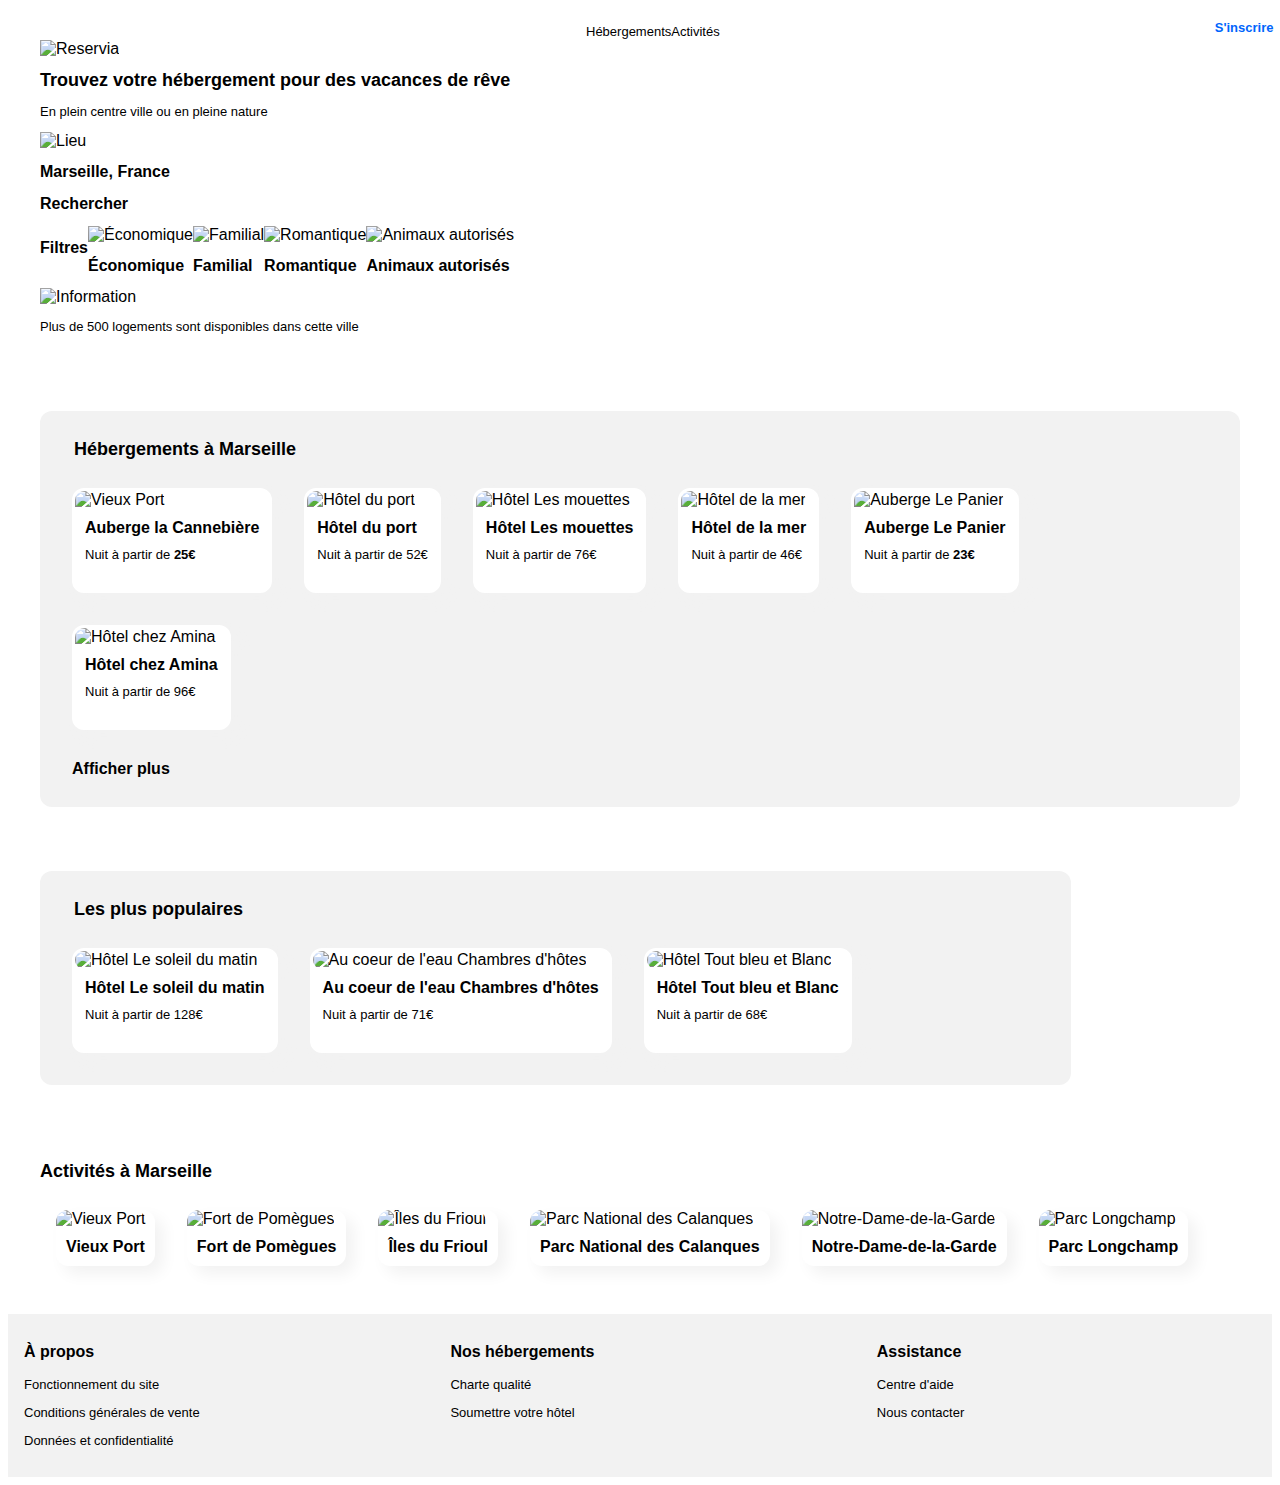
==== reservia.html @ 14605761 "Réorganisation des zones de texte" ====
<!DOCTYPE html>
<html>

    <head>
        <meta charset="utf-8" />
        <link rel="stylesheet" href="styles_reservia.css" />
        <title>Reservia - Vacances de rêve</title>
    </head>

    <body>

        <header>

            <a href="#">
                <img src="images/logo/Reservia@3x.png" alt="Reservia" id="logo" />
            </a>

            <a id="inscription" href="#">
                <p>S'inscrire</p>
            </a>

            <div id="introduction">
                <h1>Trouvez votre hébergement pour des vacances de rêve</h1>
                <p>En plein centre ville ou en pleine nature<br /></p>
            </div>

            <div id="research_s">
                <img id="icon_place" src="icons/map-marker-alt-solid.svg" alt="Lieu" />
                <form id="research_type" method="post" action="">
                    <h2>Marseille, France</h2>
                </form>
                <a id="research_button" href="#">
                    <h2>Rechercher</h2>
                </a>
            </div>

            <div id="filters">

                <h2>Filtres</h2>

                <a class="filter" href="#">
                    <img class="icons_f" src="icons/money-bill-wave-solid.svg" alt="Économique" />
                    <h2>Économique</h2>
                </a>
                
                <a class="filter" href="#">
                    <img class="icons_f" src="icons/child-solid.svg" alt="Familial" />
                    <h2>Familial</h2>
                </a>

                <a class="filter" href="#">
                    <img class="icons_f" src="icons/heart-solid.svg" alt="Romantique" />
                    <h2>Romantique</h2>
                </a>

                <a class="filter" href="#">
                    <img class="icons_f" src="icons/dog-solid.svg" alt="Animaux autorisés" />
                    <h2>Animaux autorisés</h2>
                </a>
            </div>

            <div id="info">
                <img id="icon_info" src="icons/info-solid.svg" alt="Information" />
                <p>Plus de 500 logements sont disponibles dans cette ville</p>
            </div>
        </header>

        <nav>
            <ul>
                <li><a href="#heb_s">Hébergements</a></li>
                <li><a href="#activ_s">Activités</a></li>
            </ul>
        </nav>

        <section id="heb_s">
            <h1 class="s_title">Hébergements à Marseille</h1>

            <a class="heb" href="#">
                <img class="heb_img" src="images/activites/2_large/reno-laithienne-QUgJhdY5Fyk-unsplash.jpg" alt="Vieux Port" />
                <div class="description">
                    <h2>Auberge la Cannebière</h2>
                    <p>Nuit à partir de <strong>25&euro;</strong></p>
                    <div class="stars">
                        <img class="star_y" src="icons/star-solid.svg" alt="" />
                        <img class="star_y" src="icons/star-solid.svg" alt="" />
                        <img class="star_y" src="icons/star-solid.svg" alt="" />
                        <img class="star_y" src="icons/star-solid.svg" alt="" />
                        <img class="star_n" src="icons/star-solid.svg" alt="" />
                    </div>
                </div>
            </a>

            <a class="heb" href="#">
                <img class="heb_img" src="images/hebergements/3_medium/fred-kleber-gTbaxaVLvsg-unsplash.jpg" alt="Hôtel du port" />
                <div class="description">
                    <h2>Hôtel du port</h2>
                    <p>Nuit à partir de 52&euro;</p>
                    <div class="stars">
                        <img class="star_y" src="icons/star-solid.svg" alt="" />
                        <img class="star_y" src="icons/star-solid.svg" alt="" />
                        <img class="star_y" src="icons/star-solid.svg" alt="" />
                        <img class="star_y" src="icons/star-solid.svg" alt="" />
                        <img class="star_y" src="icons/star-solid.svg" alt="" />
                    </div>
                </div>
            </a>

            <a class="heb" href="#">
                <img class="heb_img" src="images/hebergements/3_medium/reisetopia-B8WIgxA_PFU-unsplash.jpg" alt="Hôtel Les mouettes" />
                <div class="description">
                    <h2>Hôtel Les mouettes</h2>
                    <p>Nuit à partir de 76&euro;</p>
                    <div class="stars">
                        <img class="star_y" src="icons/star-solid.svg" alt="" />
                        <img class="star_y" src="icons/star-solid.svg" alt="" />
                        <img class="star_y" src="icons/star-solid.svg" alt="" />
                        <img class="star_y" src="icons/star-solid.svg" alt="" />
                        <img class="star_n" src="icons/star-solid.svg" alt="" />
                    </div>
                </div>
            </a>

            <a class="heb" href="#">
                <img class="heb_img" src="images/hebergements/3_medium/annie-spratt-Eg1qcIitAuA-unsplash.jpg" alt="Hôtel de la mer" />
                <div class="description">
                    <h2>Hôtel de la mer</h2>
                    <p>Nuit à partir de 46&euro;</p>
                    <div class="stars">
                        <img class="star_y" src="icons/star-solid.svg" alt="" />
                        <img class="star_y" src="icons/star-solid.svg" alt="" />
                        <img class="star_y" src="icons/star-solid.svg" alt="" />
                        <img class="star_n" src="icons/star-solid.svg" alt="" />
                        <img class="star_n" src="icons/star-solid.svg" alt="" />
                    </div>
                </div>
            </a>

            <a class="heb" href="#">
                <img class="heb_img" src="images/hebergements/3_medium/nicate-lee-kT-ZyaiwBe0-unsplash.jpg" alt="Auberge Le Panier" />
                <div class="description">
                    <h2>Auberge Le Panier</h2>
                    <p>Nuit à partir de <strong>23&euro;</strong></p>
                    <div class="stars">
                        <img class="star_y" src="icons/star-solid.svg" alt="" />
                        <img class="star_y" src="icons/star-solid.svg" alt="" />
                        <img class="star_y" src="icons/star-solid.svg" alt="" />
                        <img class="star_y" src="icons/star-solid.svg" alt="" />
                        <img class="star_n" src="icons/star-solid.svg" alt="" />
                    </div>
                </div>
            </a>

            <a class="heb" href="#">
                <img class="heb_img" src="images/hebergements/3_medium/febrian-zakaria-M6S1WvfW68A-unsplash.jpg" alt="Hôtel chez Amina" />
                <div class="description">
                    <h2>Hôtel chez Amina</h2>
                    <p>Nuit à partir de 96&euro;</p>
                    <div class="stars">
                        <img class="star_y" src="icons/star-solid.svg" alt="" />
                        <img class="star_y" src="icons/star-solid.svg" alt="" />
                        <img class="star_y" src="icons/star-solid.svg" alt="" />
                        <img class="star_y" src="icons/star-solid.svg" alt="" />
                        <img class="star_y" src="icons/star-solid.svg" alt="" />
                    </div>
                </div>
            </a>

            <h2 class="s_remark">Afficher plus</h2>
        </section>

        <section id="pop_s">
            <h1 class="s_title">Les plus populaires</h1>

            <a class="pop" href="#">
                <img class="pop_img" src="images/hebergements/3_medium/emile-guillemot-Bj_rcSC5XfE-unsplash.jpg" alt="Hôtel Le soleil du matin" />
                <div class="description">
                    <h2>Hôtel Le soleil du matin</h2>
                    <p>Nuit à partir de 128&euro;</p>
                    <div class="stars">
                        <img class="star_y" src="icons/star-solid.svg" alt="" />
                        <img class="star_y" src="icons/star-solid.svg" alt="" />
                        <img class="star_y" src="icons/star-solid.svg" alt="" />
                        <img class="star_y" src="icons/star-solid.svg" alt="" />
                        <img class="star_y" src="icons/star-solid.svg" alt="" />
                    </div>
                </div>
            </a>

            <a class="pop" href="#">
                <img class="pop_img" src="images/hebergements/3_medium/aw-creative-VGs8z60yT2c-unsplash.jpg" alt="Au coeur de l'eau Chambres d'hôtes" />
                <div class="description">
                    <h2>Au coeur de l'eau Chambres d'hôtes</h2>
                    <p>Nuit à partir de 71&euro;</p>
                    <div class="stars">
                        <img class="star_y" src="icons/star-solid.svg" alt="" />
                        <img class="star_y" src="icons/star-solid.svg" alt="" />
                        <img class="star_y" src="icons/star-solid.svg" alt="" />
                        <img class="star_y" src="icons/star-solid.svg" alt="" />
                        <img class="star_n" src="icons/star-solid.svg" alt="" />
                    </div>
                </div>
            </a>

            <a class="pop" href="#">
                <img class="pop_img" src="images/hebergements/3_medium/febrian-zakaria-sjvU0THccQA-unsplash.jpg" alt="Hôtel Tout bleu et Blanc" />
                <div class="description">
                    <h2>Hôtel Tout bleu et Blanc</h2>
                    <p>Nuit à partir de 68&euro;</p>
                    <div class="stars">
                        <img class="star_y" src="icons/star-solid.svg" alt="" />
                        <img class="star_y" src="icons/star-solid.svg" alt="" />
                        <img class="star_y" src="icons/star-solid.svg" alt="" />
                        <img class="star_y" src="icons/star-solid.svg" alt="" />
                        <img class="star_n" src="icons/star-solid.svg" alt="" />
                    </div>
                </div>
            </a>
        </section>

        <section id="activ_s">
            <h1 class="s_title">Activités à Marseille</h1>

            <a class="activ" href="#">
                <img class="act_img" src="images/activites/2_large/reno-laithienne-QUgJhdY5Fyk-unsplash.jpg" alt="Vieux Port" />
                <h2>Vieux Port</h2>
            </a>

            <a class="activ" href="#">
                <img class="act_img" src="images/activites/2_large/paul-hermann-QFTrLdQIRhI-unsplash.jpg" alt="Fort de Pomègues" />
                <h2>Fort de Pomègues</h2>
            </a>

            <a class="activ" href="#">
                <img class="act_img" src="images/activites/2_large/kevin-hikari-rV_Qd1l-VXg-unsplash.jpg" alt="Îles du Frioul" />
                <h2>Îles du Frioul</h2>
            </a>

            <a class="activ" href="#">
                <img class="act_img" src="images/activites/2_large/kilyan-sockalingum-NR8-cBCN3aI-unsplash.jpg" alt="Parc National des Calanques" />
                <h2>Parc National des Calanques</h2>
            </a>

            <a class="activ" href="#">
                <img class="act_img" src="images/activites/2_large/florian-wehde-xW9e8gdotxI-unsplash.jpg" alt="Notre-Dame-de-la-Garde" />
                <h2>Notre-Dame-de-la-Garde</h2>
            </a>

            <a class="activ" href="#">
                <img class="act_img" src="images/activites/2_large/lena-paulin-wH2-EJoDcV0-unsplash.jpg" alt="Parc Longchamp" />
                <h2>Parc Longchamp</h2>
            </a>
        </section>

        <footer>
            <div class="footer_el">         <!--Peut-être tenter avec des listes ?-->
                <h2>À propos</h2>
                <p><a href="#">Fonctionnement du site</a></p>
                <p><a href="#">Conditions générales de vente</a></p>
                <p><a href="#">Données et confidentialité</a></p>
            </div>

            <div class="footer_el">
                <h2>Nos hébergements</h2>
                <p><a href="#">Charte qualité</a></p>
                <p><a href="#">Soumettre votre hôtel</a></p>
            </div>

            <div class="footer_el">
                <h2>Assistance</h2>
                <p><a href="#">Centre d'aide</a></p>
                <p><a href="#">Nous contacter</a></p>
            </div>
        </footer>

    </body>

</html>
---- styles_reservia.css ----
@font-face
{
    font-family: "Raleway";
    src: url(fonts/Raleway-Regular.ttf) format('truetype');
}

body
{
    font-family: "Raleway", "Trebuchet MS", Arial, sans-serif;
    display: flex;
    flex-wrap: wrap;
}

header, #heb_s, #pop_s, #activ_s
{
    margin: 2em;
}

#logo
{
    max-width: 30%;
}

#inscription
{
    position: absolute;
    top: 0em;
    right: 0em;
    margin: 0.5em;
    font-weight: bold;
    font-size: small;
    color: #0065FC;
}

nav ul
{
    display: flex;
    flex-direction: row;
}

ul
{
    list-style-type: none;
}

h1
{
    font-weight: bold;
    font-size: large;
}

h2
{
    font-weight: bold;
    font-size: medium;
}

li, p
{
    font-size: small;
}

#filters
{
    display: flex;
    flex-direction: row;
}

.icons
{
    fill: #0065FC;
    color: #0065FC;
    height: 1.5em;
}

#info_icon
{
    border: 0.1em #F2F2F2 solid;
    border-radius: 1em;
    fill: #0065FC;
    color: #0065FC;
    width: 1.5em;
    height: 1.5em;

}

#heb_s, #pop_s
{
    border-radius: 0.75em;
    background-color: #F2F2F2;
    padding: 1em;
    display: flex;
    flex-wrap: wrap;
}

#heb_s .s_title, #pop_s .s_title, .s_remark
{
    margin-left: 1em;
}

.s_title, .s_remark
{
    min-width: 100%;
}

.heb, .pop
{
    border: 3px white solid;
    border-radius: 0.75em;
    background-color: white;
    box-shadow: 0.5em 0.5em 1em #F2F2F2;
    margin: 1em;
}

.heb_img, .pop_img, .act_img
{
    max-width: 100%;
}

.heb_img
{
    border-top-left-radius: 0.6em;
    border-top-right-radius: 0.6em;
}

.pop_img
{
    border-top-left-radius: 0.6em;
    border-bottom-left-radius: 0.6em;
}

.heb h2, .heb p, .pop h2, .pop p, .activ h2
{
    margin: 10px;
}

#activ_s
{
    display: flex;
    flex-wrap: wrap;
}

.activ
{
    border: 0px white none;
    border-radius: 0.75em;
    background-color: white;
    box-shadow: 0.5em 0.5em 1em #F2F2F2;
    margin: 1em;
}

.act_img
{
    border-top-left-radius: 0.75em;
    border-top-right-radius: 0.75em;
}

footer
{
    background-color: #F2F2F2;
    width: 100%;
    display: flex;
    justify-content: space-between;
}

.footer_el
{
    width: 30%;
    margin: 1em;
}

.footer_el h2
{
    margin-bottom: 1em;
}

a, a:visited
{
    color: inherit;
    text-decoration: none;
}

a:hover, a.active
{
    color: #0065FC
}

/* Bleu : #0065FC
Bleu plus clair : #DEEBFF
Gris : #F2F2F2*/
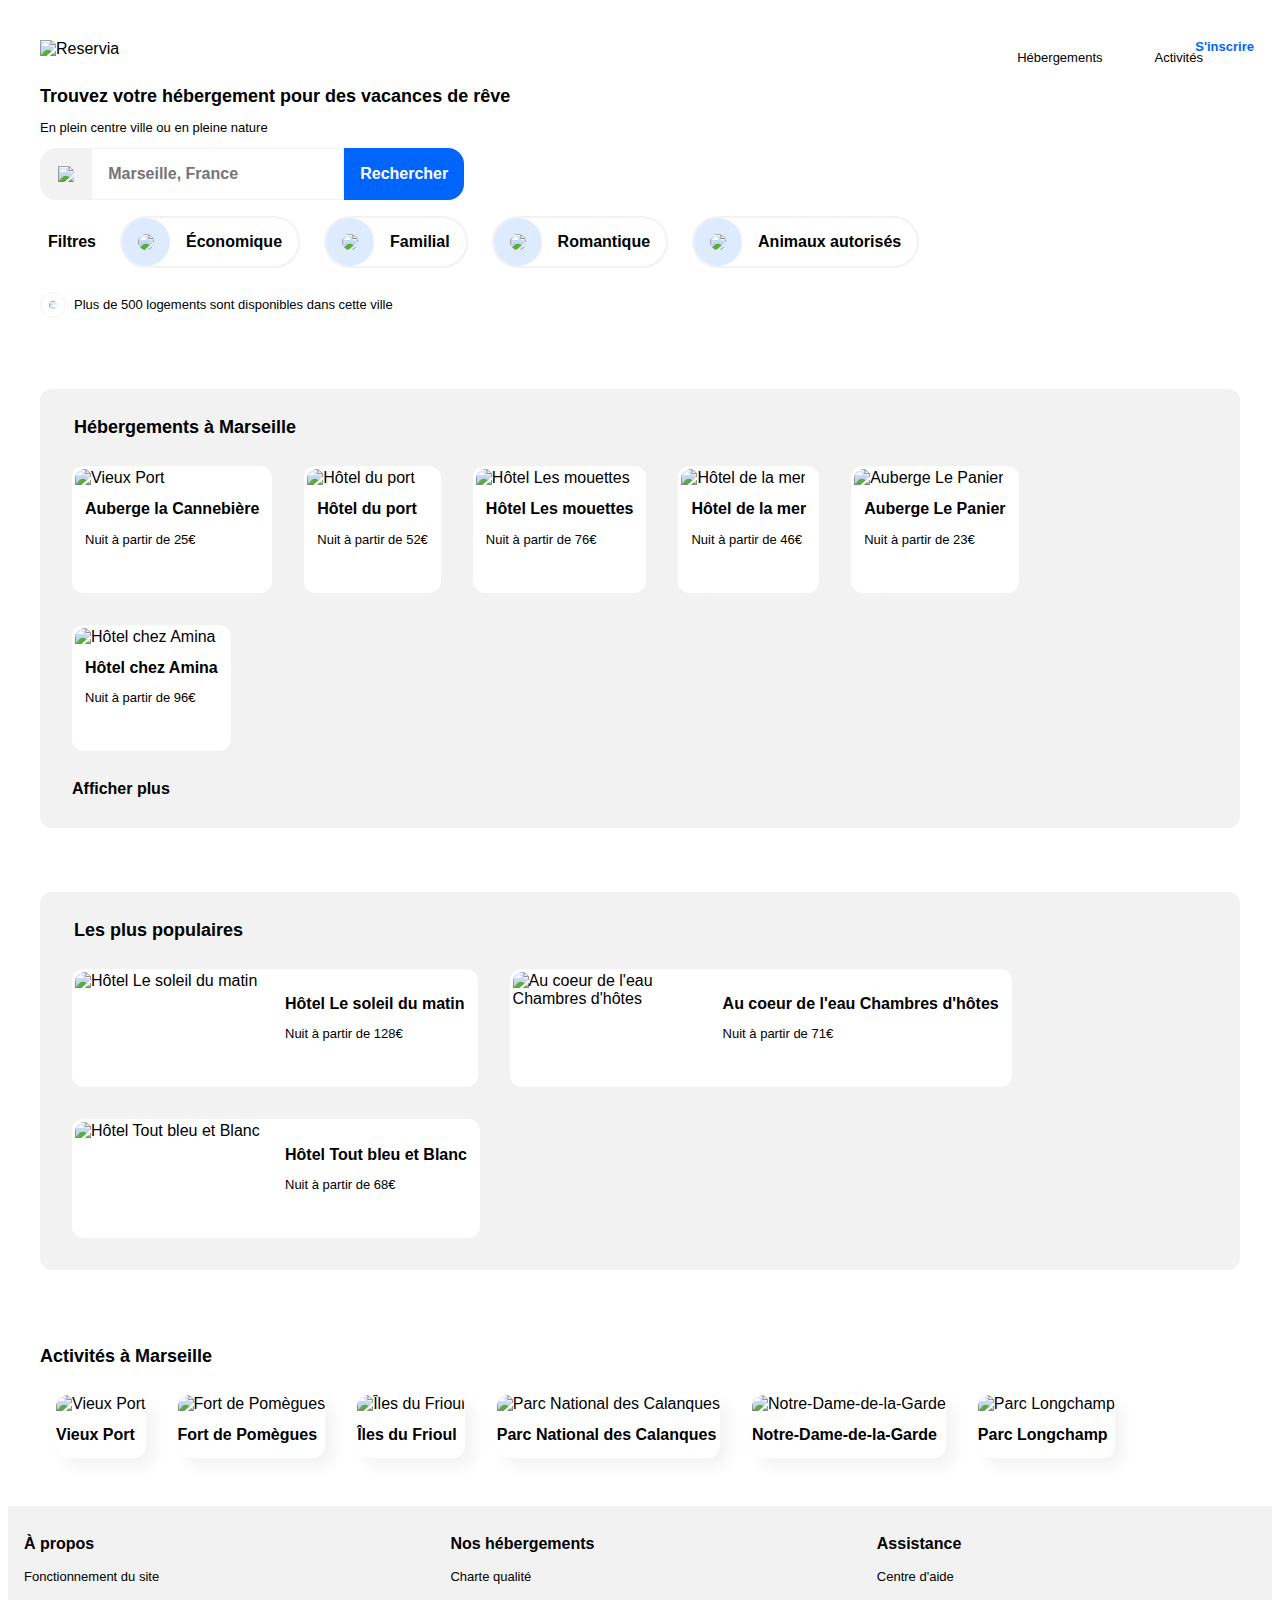
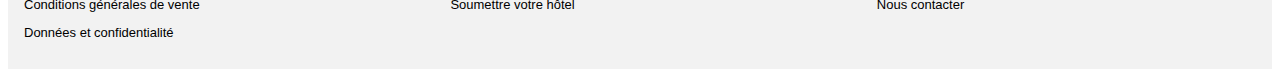
==== commit e829cd76: "Finalisation de la barre de recherche" ====
--- a/reservia.html
+++ b/reservia.html
@@ -26,12 +26,10 @@
 
             <div id="research_s">
                 <img id="icon_place" src="icons/map-marker-alt-solid.svg" alt="Lieu" />
-                <form id="research_type" method="post" action="">
-                    <h2>Marseille, France</h2>
+                <form id="research_form" method="post" action=""> <!-- Gérer renvoi page -->
+                    <input id="research_type" type="search" name="Recherche" placeholder="Marseille, France" />
+                    <input id="research_button" type="submit" value="Rechercher" />
                 </form>
-                <a id="research_button" href="#">
-                    <h2>Rechercher</h2>
-                </a>
             </div>
 
             <div id="filters">
--- a/styles_reservia.css
+++ b/styles_reservia.css
@@ -1,12 +1,26 @@
 @font-face
 {
     font-family: "Raleway";
-    src: url(fonts/Raleway-Regular.ttf) format('truetype');
-}
+    src: url(fonts/Raleway-Light.ttf) format('truetype');
+    font-weight: 300;
+}
+
+@font-face
+{
+    font-family: "Raleway";
+    src: url(fonts/Raleway-Bold.ttf) format('truetype');
+    font-weight: 500;
+}
+
+html
+{
+    font-family: "Raleway", "Trebuchet MS", Arial, sans-serif;
+    font-weight: 300;
+}
+/* Peut-être définir plusieurs polices selon l'aspect */
 
 body
 {
-    font-family: "Raleway", "Trebuchet MS", Arial, sans-serif;
     display: flex;
     flex-wrap: wrap;
 }
@@ -18,29 +32,32 @@
 
 #logo
 {
-    max-width: 30%;
+    max-height: 2.5em;
+    padding-bottom: 1em;
 }
 
 #inscription
 {
     position: absolute;
-    top: 0em;
-    right: 0em;
-    margin: 0.5em;
+    top: 0;
+    right: 0;
+    padding: 2em;
     font-weight: bold;
     font-size: small;
     color: #0065FC;
 }
 
-nav ul
-{
-    display: flex;
-    flex-direction: row;
-}
-
 ul
 {
     list-style-type: none;
+    display: flex;
+    flex-direction: row;
+}
+
+li
+{
+    font-size: small;
+    padding: 2em;
 }
 
 h1
@@ -49,13 +66,13 @@
     font-size: large;
 }
 
-h2
+h2, input
 {
     font-weight: bold;
     font-size: medium;
 }
 
-li, p
+p
 {
     font-size: small;
 }
@@ -64,24 +81,100 @@
 {
     display: flex;
     flex-direction: row;
-}
-
-.icons
+    flex-wrap: wrap;
+    align-items: center;
+    padding-top: 1em;
+    padding-bottom: 1em;
+    margin-left: 0.5em;
+}
+
+.filter
+{
+    display: flex;
+    flex-direction: row;
+    align-items: center;
+    margin-left: 1.5em;
+    padding-right: 1em;
+    border: 2px #F2F2F2 solid;
+    border-radius: 2em;
+}
+
+.icons_f
 {
     fill: #0065FC;
     color: #0065FC;
-    height: 1.5em;
-}
-
-#info_icon
-{
+    width: 1em;
+    height: 1em;
+    padding: 1em;
+    margin-right: 1em;
+    border-radius: 2em;
+    background-color: #DEEBFF;
+}
+
+#research_s
+{
+    display: flex;
+    flex-direction: row;
+    align-items: center;
+    max-width: 100%;
+}
+
+#icon_place
+{
+    background-color: #F2F2F2;
+    fill: #0065FC;
+    color: #0065FC;
+    border-top-left-radius: 1em;
+    border-bottom-left-radius: 1em;
+    width: 1em;
+    height: 1em;
+    padding: 1.1em;
+}
+
+#research_form
+{
+    display: flex;      /* No space between type and button */
+}
+
+#research_type
+{
+    border: 1px #F2F2F2 solid;
+    color: black;    /* Changer couleur du texte en noir */
+    padding: 1em;
+}
+
+#research_button
+{
+    border: 0px white solid;
+    background-color: #0065FC;
+    color: white;
+    border-top-right-radius: 1em;
+    border-bottom-right-radius: 1em;
+    padding: 1em;
+}
+
+input
+{
+    font-family: "Raleway", "Trebuchet MS", Arial, sans-serif;
+}
+
+#icon_info
+{
+    fill: #0065FC;
+    color: #0065FC;
+    width: 0.5em;
+    height: 0.5em;
+    padding: 0.5em;
+    margin-right: 0.5em;
     border: 0.1em #F2F2F2 solid;
-    border-radius: 1em;
-    fill: #0065FC;
-    color: #0065FC;
-    width: 1.5em;
-    height: 1.5em;
-
+    border-radius: 2em;
+}
+
+#info
+{
+    display: flex;
+    flex-direction: row;
+    align-items: center;
 }
 
 #heb_s, #pop_s
@@ -112,9 +205,17 @@
     margin: 1em;
 }
 
+.pop
+{
+    display: flex;
+    flex-direction: row;
+    flex-wrap: wrap;
+}
+
 .heb_img, .pop_img, .act_img
 {
     max-width: 100%;
+    width: 200px;
 }
 
 .heb_img
@@ -129,9 +230,27 @@
     border-bottom-left-radius: 0.6em;
 }
 
-.heb h2, .heb p, .pop h2, .pop p, .activ h2
+.heb img+div, .pop img+div, .activ img+div
 {
     margin: 10px;
+}
+
+.star_y, .star_n
+{
+    width: 1em;
+    height: 1em;
+}
+
+.star_y
+{
+    fill: #0065FC;
+    color: #0065FC;
+}
+
+.star_n
+{
+    fill: #F2F2F2;
+    color: #F2F2F2;
 }
 
 #activ_s
@@ -185,6 +304,16 @@
     color: #0065FC
 }
 
+#inscription:hover
+{
+    background-color: #DEEBFF;
+}
+
+.filter:hover
+{
+    background-color: #F2F2F2;
+}
+
 /* Bleu : #0065FC
 Bleu plus clair : #DEEBFF
 Gris : #F2F2F2*/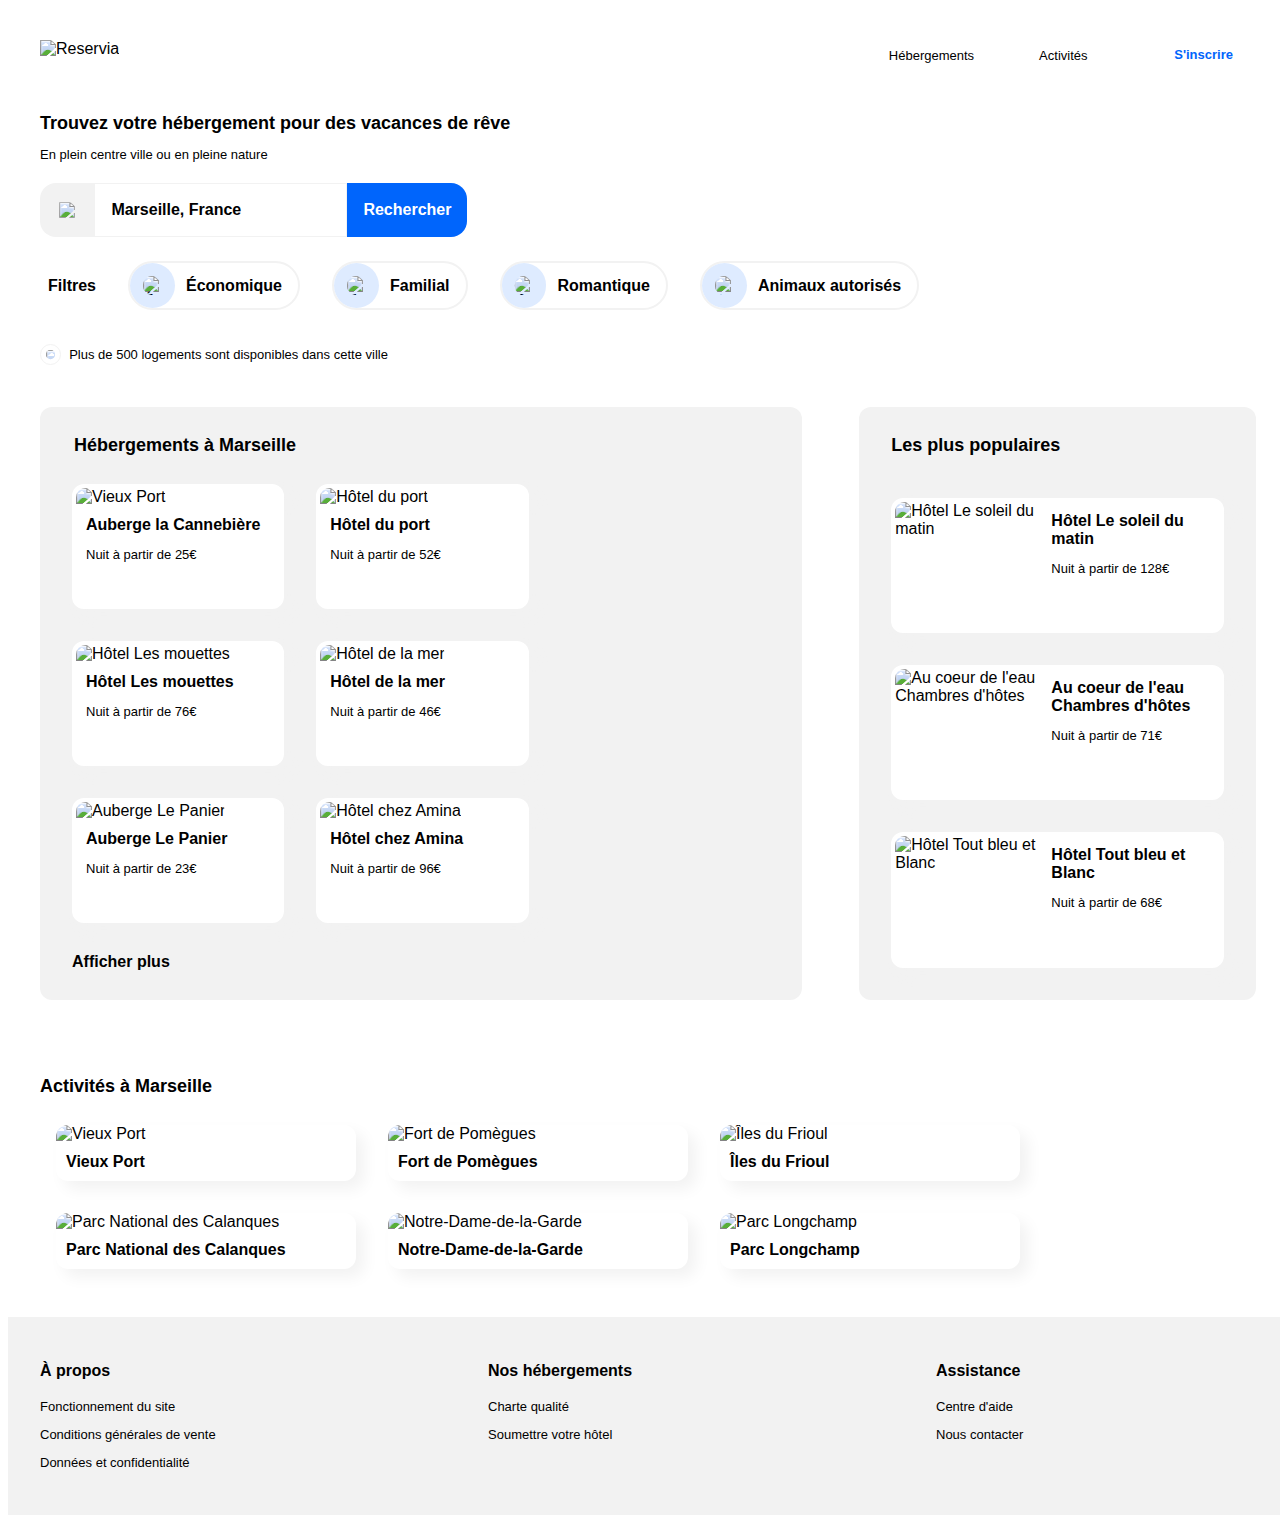
==== commit d9ad13fb: "Placement et mise en forme du nav" ====
--- a/reservia.html
+++ b/reservia.html
@@ -10,247 +10,266 @@
     <body>
 
         <header>
-
-            <a href="#">
-                <img src="images/logo/Reservia@3x.png" alt="Reservia" id="logo" />
-            </a>
-
-            <a id="inscription" href="#">
-                <p>S'inscrire</p>
-            </a>
+            <div id="header_band">
+                <a href="#">
+                    <img id="logo" src="images/logo/Reservia@3x.png" alt="Reservia" />
+                </a>
+                <a href="#">
+                    <p id="inscription">S'inscrire</p>
+                </a>
+            </div>
+        </header>
+
+
+        <nav>
+            <ul>
+                <li><a class="nav_el" href="#heb_s">Hébergements</a></li>
+                <li><a class="nav_el" href="#activ_s">Activités</a></li>
+            </ul>
+        </nav>
+        
+
+        <section id="presentation">
 
             <div id="introduction">
                 <h1>Trouvez votre hébergement pour des vacances de rêve</h1>
-                <p>En plein centre ville ou en pleine nature<br /></p>
-            </div>
-
-            <div id="research_s">
-                <img id="icon_place" src="icons/map-marker-alt-solid.svg" alt="Lieu" />
-                <form id="research_form" method="post" action=""> <!-- Gérer renvoi page -->
-                    <input id="research_type" type="search" name="Recherche" placeholder="Marseille, France" />
+                <p>En plein centre ville ou en pleine nature</p>
+            </div>
+
+            <div id="research">
+                <img id="place_icon" src="icons/map-marker-alt-solid-black.svg" alt="Lieu" />
+                <form id="research_form" method="post" action="#">
+                <!-- Gérer renvoi page -->
+                    <input id="research_type" type="search" name="Barre de recherche" placeholder="Marseille, France" />
                     <input id="research_button" type="submit" value="Rechercher" />
                 </form>
             </div>
 
             <div id="filters">
-
                 <h2>Filtres</h2>
-
-                <a class="filter" href="#">
-                    <img class="icons_f" src="icons/money-bill-wave-solid.svg" alt="Économique" />
+                <a class="filter" href="#">
+                    <img class="f_icon" src="icons/money-bill-wave-solid-blue.svg" alt="Économique" />
                     <h2>Économique</h2>
                 </a>
+                <a class="filter" href="#">
+                    <img class="f_icon" src="icons/child-solid-blue.svg" alt="Familial" />
+                    <h2>Familial</h2>
+                </a>
+                <a class="filter" href="#">
+                    <img class="f_icon" src="icons/heart-solid-blue.svg" alt="Romantique" />
+                    <h2>Romantique</h2>
+                </a>
+                <a class="filter" href="#">
+                    <img class="f_icon" src="icons/dog-solid-blue.svg" alt="Animaux autorisés" />
+                    <h2>Animaux autorisés</h2>
+                </a>
+            </div>
+
+            <div id="info">
+                <img id="info_icon" src="icons/info-solid-blue.svg" alt="Information" />
+                <p>Plus de 500 logements sont disponibles dans cette ville</p>
+            </div>
+
+        </section>
+
+
+        <section id="heb_pop">
+
+            <div id="heb_d">
+
+                <h1 id="heb_title">Hébergements à Marseille</h1>
+
+                <a class="heb" href="#">
+                    <img class="heb_img" src="images/hebergements/3_medium/marcus-loke-WQJvWU_HZFo-unsplash.jpg" alt="Vieux Port" />
+                    <div class="description">
+                        <h2>Auberge la Cannebière</h2>
+                        <p>Nuit à partir de <strong>25&euro;</strong></p>
+                        <div class="stars">
+                            <img class="star_y" src="icons/star-solid-blue.svg" alt="" />
+                            <img class="star_y" src="icons/star-solid-blue.svg" alt="" />
+                            <img class="star_y" src="icons/star-solid-blue.svg" alt="" />
+                            <img class="star_y" src="icons/star-solid-blue.svg" alt="" />
+                            <img class="star_n" src="icons/star-solid-grey.svg" alt="" />
+                        </div>
+                    </div>
+                </a>
+
+                <a class="heb" href="#">
+                    <img class="heb_img" src="images/hebergements/3_medium/fred-kleber-gTbaxaVLvsg-unsplash.jpg" alt="Hôtel du port" />
+                    <div class="description">
+                        <h2>Hôtel du port</h2>
+                        <p>Nuit à partir de 52&euro;</p>
+                        <div class="stars">
+                            <img class="star_y" src="icons/star-solid-blue.svg" alt="" />
+                            <img class="star_y" src="icons/star-solid-blue.svg" alt="" />
+                            <img class="star_y" src="icons/star-solid-blue.svg" alt="" />
+                            <img class="star_y" src="icons/star-solid-blue.svg" alt="" />
+                            <img class="star_y" src="icons/star-solid-blue.svg" alt="" />
+                        </div>
+                    </div>
+                </a>
+
+                <a class="heb" href="#">
+                    <img class="heb_img" src="images/hebergements/3_medium/reisetopia-B8WIgxA_PFU-unsplash.jpg" alt="Hôtel Les mouettes" />
+                    <div class="description">
+                        <h2>Hôtel Les mouettes</h2>
+                        <p>Nuit à partir de 76&euro;</p>
+                        <div class="stars">
+                            <img class="star_y" src="icons/star-solid-blue.svg" alt="" />
+                            <img class="star_y" src="icons/star-solid-blue.svg" alt="" />
+                            <img class="star_y" src="icons/star-solid-blue.svg" alt="" />
+                            <img class="star_y" src="icons/star-solid-blue.svg" alt="" />
+                            <img class="star_n" src="icons/star-solid-grey.svg" alt="" />
+                        </div>
+                    </div>
+                </a>
+
+                <a class="heb" href="#">
+                    <img class="heb_img" src="images/hebergements/3_medium/annie-spratt-Eg1qcIitAuA-unsplash.jpg" alt="Hôtel de la mer" />
+                    <div class="description">
+                        <h2>Hôtel de la mer</h2>
+                        <p>Nuit à partir de 46&euro;</p>
+                        <div class="stars">
+                            <img class="star_y" src="icons/star-solid-blue.svg" alt="" />
+                            <img class="star_y" src="icons/star-solid-blue.svg" alt="" />
+                            <img class="star_y" src="icons/star-solid-blue.svg" alt="" />
+                            <img class="star_n" src="icons/star-solid-grey.svg" alt="" />
+                            <img class="star_n" src="icons/star-solid-grey.svg" alt="" />
+                        </div>
+                    </div>
+                </a>
+
+                <a class="heb" href="#">
+                    <img class="heb_img" src="images/hebergements/3_medium/nicate-lee-kT-ZyaiwBe0-unsplash.jpg" alt="Auberge Le Panier" />
+                    <div class="description">
+                        <h2>Auberge Le Panier</h2>
+                        <p>Nuit à partir de <strong>23&euro;</strong></p>
+                        <div class="stars">
+                            <img class="star_y" src="icons/star-solid-blue.svg" alt="" />
+                            <img class="star_y" src="icons/star-solid-blue.svg" alt="" />
+                            <img class="star_y" src="icons/star-solid-blue.svg" alt="" />
+                            <img class="star_y" src="icons/star-solid-blue.svg" alt="" />
+                            <img class="star_n" src="icons/star-solid-grey.svg" alt="" />
+                        </div>
+                    </div>
+                </a>
+
+                <a class="heb" href="#">
+                    <img class="heb_img" src="images/hebergements/3_medium/febrian-zakaria-M6S1WvfW68A-unsplash.jpg" alt="Hôtel chez Amina" />
+                    <div class="description">
+                        <h2>Hôtel chez Amina</h2>
+                        <p>Nuit à partir de 96&euro;</p>
+                        <div class="stars">
+                            <img class="star_y" src="icons/star-solid-blue.svg" alt="" />
+                            <img class="star_y" src="icons/star-solid-blue.svg" alt="" />
+                            <img class="star_y" src="icons/star-solid-blue.svg" alt="" />
+                            <img class="star_y" src="icons/star-solid-blue.svg" alt="" />
+                            <img class="star_y" src="icons/star-solid-blue.svg" alt="" />
+                        </div>
+                    </div>
+                </a>
+
+                <h2 id="heb_remark">Afficher plus</h2>
+
+            </div>
+
+            <div id="pop_d">
+
+                <div id="pop_title">
+                    <h1>Les plus populaires</h1>
+                    <img id="pop_icon" src="icons/chart-line-solid-black.svg" alt="" />
+                </div>
                 
-                <a class="filter" href="#">
-                    <img class="icons_f" src="icons/child-solid.svg" alt="Familial" />
-                    <h2>Familial</h2>
-                </a>
-
-                <a class="filter" href="#">
-                    <img class="icons_f" src="icons/heart-solid.svg" alt="Romantique" />
-                    <h2>Romantique</h2>
-                </a>
-
-                <a class="filter" href="#">
-                    <img class="icons_f" src="icons/dog-solid.svg" alt="Animaux autorisés" />
-                    <h2>Animaux autorisés</h2>
-                </a>
-            </div>
-
-            <div id="info">
-                <img id="icon_info" src="icons/info-solid.svg" alt="Information" />
-                <p>Plus de 500 logements sont disponibles dans cette ville</p>
-            </div>
-        </header>
-
-        <nav>
-            <ul>
-                <li><a href="#heb_s">Hébergements</a></li>
-                <li><a href="#activ_s">Activités</a></li>
-            </ul>
-        </nav>
-
-        <section id="heb_s">
-            <h1 class="s_title">Hébergements à Marseille</h1>
-
-            <a class="heb" href="#">
-                <img class="heb_img" src="images/activites/2_large/reno-laithienne-QUgJhdY5Fyk-unsplash.jpg" alt="Vieux Port" />
-                <div class="description">
-                    <h2>Auberge la Cannebière</h2>
-                    <p>Nuit à partir de <strong>25&euro;</strong></p>
-                    <div class="stars">
-                        <img class="star_y" src="icons/star-solid.svg" alt="" />
-                        <img class="star_y" src="icons/star-solid.svg" alt="" />
-                        <img class="star_y" src="icons/star-solid.svg" alt="" />
-                        <img class="star_y" src="icons/star-solid.svg" alt="" />
-                        <img class="star_n" src="icons/star-solid.svg" alt="" />
-                    </div>
-                </div>
-            </a>
-
-            <a class="heb" href="#">
-                <img class="heb_img" src="images/hebergements/3_medium/fred-kleber-gTbaxaVLvsg-unsplash.jpg" alt="Hôtel du port" />
-                <div class="description">
-                    <h2>Hôtel du port</h2>
-                    <p>Nuit à partir de 52&euro;</p>
-                    <div class="stars">
-                        <img class="star_y" src="icons/star-solid.svg" alt="" />
-                        <img class="star_y" src="icons/star-solid.svg" alt="" />
-                        <img class="star_y" src="icons/star-solid.svg" alt="" />
-                        <img class="star_y" src="icons/star-solid.svg" alt="" />
-                        <img class="star_y" src="icons/star-solid.svg" alt="" />
-                    </div>
-                </div>
-            </a>
-
-            <a class="heb" href="#">
-                <img class="heb_img" src="images/hebergements/3_medium/reisetopia-B8WIgxA_PFU-unsplash.jpg" alt="Hôtel Les mouettes" />
-                <div class="description">
-                    <h2>Hôtel Les mouettes</h2>
-                    <p>Nuit à partir de 76&euro;</p>
-                    <div class="stars">
-                        <img class="star_y" src="icons/star-solid.svg" alt="" />
-                        <img class="star_y" src="icons/star-solid.svg" alt="" />
-                        <img class="star_y" src="icons/star-solid.svg" alt="" />
-                        <img class="star_y" src="icons/star-solid.svg" alt="" />
-                        <img class="star_n" src="icons/star-solid.svg" alt="" />
-                    </div>
-                </div>
-            </a>
-
-            <a class="heb" href="#">
-                <img class="heb_img" src="images/hebergements/3_medium/annie-spratt-Eg1qcIitAuA-unsplash.jpg" alt="Hôtel de la mer" />
-                <div class="description">
-                    <h2>Hôtel de la mer</h2>
-                    <p>Nuit à partir de 46&euro;</p>
-                    <div class="stars">
-                        <img class="star_y" src="icons/star-solid.svg" alt="" />
-                        <img class="star_y" src="icons/star-solid.svg" alt="" />
-                        <img class="star_y" src="icons/star-solid.svg" alt="" />
-                        <img class="star_n" src="icons/star-solid.svg" alt="" />
-                        <img class="star_n" src="icons/star-solid.svg" alt="" />
-                    </div>
-                </div>
-            </a>
-
-            <a class="heb" href="#">
-                <img class="heb_img" src="images/hebergements/3_medium/nicate-lee-kT-ZyaiwBe0-unsplash.jpg" alt="Auberge Le Panier" />
-                <div class="description">
-                    <h2>Auberge Le Panier</h2>
-                    <p>Nuit à partir de <strong>23&euro;</strong></p>
-                    <div class="stars">
-                        <img class="star_y" src="icons/star-solid.svg" alt="" />
-                        <img class="star_y" src="icons/star-solid.svg" alt="" />
-                        <img class="star_y" src="icons/star-solid.svg" alt="" />
-                        <img class="star_y" src="icons/star-solid.svg" alt="" />
-                        <img class="star_n" src="icons/star-solid.svg" alt="" />
-                    </div>
-                </div>
-            </a>
-
-            <a class="heb" href="#">
-                <img class="heb_img" src="images/hebergements/3_medium/febrian-zakaria-M6S1WvfW68A-unsplash.jpg" alt="Hôtel chez Amina" />
-                <div class="description">
-                    <h2>Hôtel chez Amina</h2>
-                    <p>Nuit à partir de 96&euro;</p>
-                    <div class="stars">
-                        <img class="star_y" src="icons/star-solid.svg" alt="" />
-                        <img class="star_y" src="icons/star-solid.svg" alt="" />
-                        <img class="star_y" src="icons/star-solid.svg" alt="" />
-                        <img class="star_y" src="icons/star-solid.svg" alt="" />
-                        <img class="star_y" src="icons/star-solid.svg" alt="" />
-                    </div>
-                </div>
-            </a>
-
-            <h2 class="s_remark">Afficher plus</h2>
+
+                <a class="pop" href="#">
+                    <img class="pop_img" src="images/hebergements/3_medium/emile-guillemot-Bj_rcSC5XfE-unsplash.jpg" alt="Hôtel Le soleil du matin" />
+                    <div class="description">
+                        <h2>Hôtel Le soleil du matin</h2>
+                        <p>Nuit à partir de 128&euro;</p>
+                        <div class="stars">
+                            <img class="star_y" src="icons/star-solid-blue.svg" alt="" />
+                            <img class="star_y" src="icons/star-solid-blue.svg" alt="" />
+                            <img class="star_y" src="icons/star-solid-blue.svg" alt="" />
+                            <img class="star_y" src="icons/star-solid-blue.svg" alt="" />
+                            <img class="star_y" src="icons/star-solid-blue.svg" alt="" />
+                        </div>
+                    </div>
+                </a>
+
+                <a class="pop" href="#">
+                    <img class="pop_img" src="images/hebergements/3_medium/aw-creative-VGs8z60yT2c-unsplash.jpg" alt="Au coeur de l'eau Chambres d'hôtes" />
+                    <div class="description">
+                        <h2>Au coeur de l'eau Chambres d'hôtes</h2>
+                        <p>Nuit à partir de 71&euro;</p>
+                        <div class="stars">
+                            <img class="star_y" src="icons/star-solid-blue.svg" alt="" />
+                            <img class="star_y" src="icons/star-solid-blue.svg" alt="" />
+                            <img class="star_y" src="icons/star-solid-blue.svg" alt="" />
+                            <img class="star_y" src="icons/star-solid-blue.svg" alt="" />
+                            <img class="star_n" src="icons/star-solid-grey.svg" alt="" />
+                        </div>
+                    </div>
+                </a>
+
+                <a class="pop" href="#">
+                    <img class="pop_img" src="images/hebergements/3_medium/febrian-zakaria-sjvU0THccQA-unsplash.jpg" alt="Hôtel Tout bleu et Blanc" />
+                    <div class="description">
+                        <h2>Hôtel Tout bleu et Blanc</h2>
+                        <p>Nuit à partir de 68&euro;</p>
+                        <div class="stars">
+                            <img class="star_y" src="icons/star-solid-blue.svg" alt="" />
+                            <img class="star_y" src="icons/star-solid-blue.svg" alt="" />
+                            <img class="star_y" src="icons/star-solid-blue.svg" alt="" />
+                            <img class="star_y" src="icons/star-solid-blue.svg" alt="" />
+                            <img class="star_n" src="icons/star-solid-grey.svg" alt="" />
+                        </div>
+                    </div>
+                </a>
+
+            </div>
+
         </section>
 
-        <section id="pop_s">
-            <h1 class="s_title">Les plus populaires</h1>
-
-            <a class="pop" href="#">
-                <img class="pop_img" src="images/hebergements/3_medium/emile-guillemot-Bj_rcSC5XfE-unsplash.jpg" alt="Hôtel Le soleil du matin" />
-                <div class="description">
-                    <h2>Hôtel Le soleil du matin</h2>
-                    <p>Nuit à partir de 128&euro;</p>
-                    <div class="stars">
-                        <img class="star_y" src="icons/star-solid.svg" alt="" />
-                        <img class="star_y" src="icons/star-solid.svg" alt="" />
-                        <img class="star_y" src="icons/star-solid.svg" alt="" />
-                        <img class="star_y" src="icons/star-solid.svg" alt="" />
-                        <img class="star_y" src="icons/star-solid.svg" alt="" />
-                    </div>
-                </div>
-            </a>
-
-            <a class="pop" href="#">
-                <img class="pop_img" src="images/hebergements/3_medium/aw-creative-VGs8z60yT2c-unsplash.jpg" alt="Au coeur de l'eau Chambres d'hôtes" />
-                <div class="description">
-                    <h2>Au coeur de l'eau Chambres d'hôtes</h2>
-                    <p>Nuit à partir de 71&euro;</p>
-                    <div class="stars">
-                        <img class="star_y" src="icons/star-solid.svg" alt="" />
-                        <img class="star_y" src="icons/star-solid.svg" alt="" />
-                        <img class="star_y" src="icons/star-solid.svg" alt="" />
-                        <img class="star_y" src="icons/star-solid.svg" alt="" />
-                        <img class="star_n" src="icons/star-solid.svg" alt="" />
-                    </div>
-                </div>
-            </a>
-
-            <a class="pop" href="#">
-                <img class="pop_img" src="images/hebergements/3_medium/febrian-zakaria-sjvU0THccQA-unsplash.jpg" alt="Hôtel Tout bleu et Blanc" />
-                <div class="description">
-                    <h2>Hôtel Tout bleu et Blanc</h2>
-                    <p>Nuit à partir de 68&euro;</p>
-                    <div class="stars">
-                        <img class="star_y" src="icons/star-solid.svg" alt="" />
-                        <img class="star_y" src="icons/star-solid.svg" alt="" />
-                        <img class="star_y" src="icons/star-solid.svg" alt="" />
-                        <img class="star_y" src="icons/star-solid.svg" alt="" />
-                        <img class="star_n" src="icons/star-solid.svg" alt="" />
-                    </div>
-                </div>
-            </a>
+
+        <section id="activ_s">
+
+            <h1 id="activ_title">Activités à Marseille</h1>
+
+            <a class="activ" href="#">
+                <img class="act_img" src="images/activites/2_large/reno-laithienne-QUgJhdY5Fyk-unsplash.jpg" alt="Vieux Port" />
+                <h2 class="description">Vieux Port</h2>
+            </a>
+
+            <a class="activ" href="#">
+                <img class="act_img" src="images/activites/2_large/paul-hermann-QFTrLdQIRhI-unsplash.jpg" alt="Fort de Pomègues" />
+                <h2 class="description">Fort de Pomègues</h2>
+            </a>
+
+            <a class="activ" href="#">
+                <img class="act_img" src="images/activites/2_large/kevin-hikari-rV_Qd1l-VXg-unsplash.jpg" alt="Îles du Frioul" />
+                <h2 class="description">Îles du Frioul</h2>
+            </a>
+
+            <a class="activ" href="#">
+                <img class="act_img" src="images/activites/2_large/kilyan-sockalingum-NR8-cBCN3aI-unsplash.jpg" alt="Parc National des Calanques" />
+                <h2 class="description">Parc National des Calanques</h2>
+            </a>
+
+            <a class="activ" href="#">
+                <img class="act_img" src="images/activites/2_large/florian-wehde-xW9e8gdotxI-unsplash.jpg" alt="Notre-Dame-de-la-Garde" />
+                <h2 class="description">Notre-Dame-de-la-Garde</h2>
+            </a>
+
+            <a class="activ" href="#">
+                <img class="act_img" src="images/activites/2_large/lena-paulin-wH2-EJoDcV0-unsplash.jpg" alt="Parc Longchamp" />
+                <h2 class="description">Parc Longchamp</h2>
+            </a>
+
         </section>
 
-        <section id="activ_s">
-            <h1 class="s_title">Activités à Marseille</h1>
-
-            <a class="activ" href="#">
-                <img class="act_img" src="images/activites/2_large/reno-laithienne-QUgJhdY5Fyk-unsplash.jpg" alt="Vieux Port" />
-                <h2>Vieux Port</h2>
-            </a>
-
-            <a class="activ" href="#">
-                <img class="act_img" src="images/activites/2_large/paul-hermann-QFTrLdQIRhI-unsplash.jpg" alt="Fort de Pomègues" />
-                <h2>Fort de Pomègues</h2>
-            </a>
-
-            <a class="activ" href="#">
-                <img class="act_img" src="images/activites/2_large/kevin-hikari-rV_Qd1l-VXg-unsplash.jpg" alt="Îles du Frioul" />
-                <h2>Îles du Frioul</h2>
-            </a>
-
-            <a class="activ" href="#">
-                <img class="act_img" src="images/activites/2_large/kilyan-sockalingum-NR8-cBCN3aI-unsplash.jpg" alt="Parc National des Calanques" />
-                <h2>Parc National des Calanques</h2>
-            </a>
-
-            <a class="activ" href="#">
-                <img class="act_img" src="images/activites/2_large/florian-wehde-xW9e8gdotxI-unsplash.jpg" alt="Notre-Dame-de-la-Garde" />
-                <h2>Notre-Dame-de-la-Garde</h2>
-            </a>
-
-            <a class="activ" href="#">
-                <img class="act_img" src="images/activites/2_large/lena-paulin-wH2-EJoDcV0-unsplash.jpg" alt="Parc Longchamp" />
-                <h2>Parc Longchamp</h2>
-            </a>
-        </section>
 
         <footer>
-            <div class="footer_el">         <!--Peut-être tenter avec des listes ?-->
+            <div class="footer_el">
                 <h2>À propos</h2>
                 <p><a href="#">Fonctionnement du site</a></p>
                 <p><a href="#">Conditions générales de vente</a></p>
--- a/styles_reservia.css
+++ b/styles_reservia.css
@@ -1,3 +1,12 @@
+
+/* --------------- Color chart --------------- */
+
+/* Blue: #0065FC
+Lighter blue: #DEEBFF
+Grey: #F2F2F2*/
+
+/* --------------- Fonts --------------- */
+
 @font-face
 {
     font-family: "Raleway";
@@ -11,40 +20,110 @@
     src: url(fonts/Raleway-Bold.ttf) format('truetype');
     font-weight: 500;
 }
-
-html
+/* XXXXXXXXXXXXXXXXXXXXXXXXXXXXXXXXXX DÉFINIR PLUSIEURS POLICES ? */
+
+html, input
 {
     font-family: "Raleway", "Trebuchet MS", Arial, sans-serif;
     font-weight: 300;
 }
-/* Peut-être définir plusieurs polices selon l'aspect */
+
+h1, h2, input, #inscription
+{
+    font-weight: bold;
+}
+
+h1
+{
+    font-size: large;
+}
+
+h2, input
+{
+    font-size: medium;
+}
+
+li, p
+{
+    font-size: small;
+}
+
+/* --------------- Links --------------- */
+
+a, a:visited
+{
+    color: inherit;
+    text-decoration: none;
+}
+
+a:hover, a.active
+{
+    color: #0065FC;
+}
+
+/* --------------- Body --------------- */
 
 body
 {
-    display: flex;
-    flex-wrap: wrap;
-}
-
-header, #heb_s, #pop_s, #activ_s
-{
-    margin: 2em;
-}
+    width: 100%;
+    /*XXXXXXXXXXXXXXXXXXXXXXXXXXXXXXXXXX GÉRER TAILLE MAXIMALE CENTRÉE SI ÉCRAN TROP GRAND */
+    display: flex;
+    flex-wrap: wrap;
+}
+
+
+/* ====================================== */
+/* =============== HEADER =============== */
+/* ====================================== */
+
+header
+{
+    width: 100%;
+    padding-right: 1em;
+}
+
+#header_band
+{
+    display: flex;
+    flex-direction: row;
+    justify-content: space-between;
+}
+
+/* --------------- Logo and inscription --------------- */
 
 #logo
 {
     max-height: 2.5em;
-    padding-bottom: 1em;
+    padding-top: 2em;
+    padding-left: 2em;
 }
 
 #inscription
 {
+    color: #0065FC;
+    padding: 2em;
+    padding-left: 3em;
+    padding-right: 3em;
+}
+
+#inscription:hover
+{
+    background-color: #DEEBFF;
+}
+
+
+/* =================================== */
+/* =============== NAV =============== */
+/* =================================== */
+
+/*XXXXXXXXXXXXXXXXXXXXXXXXXXXXXXXXXX LAISSER BANDE BLEUE ET SÉLECTION */
+
+nav
+{
+    /*XXXXXXXXXXXXXXXXXXXXXXXXXXXXXXXXXX POSITIONNEMENT EN ABSOLUTE */
     position: absolute;
-    top: 0;
-    right: 0;
-    padding: 2em;
-    font-weight: bold;
-    font-size: small;
-    color: #0065FC;
+    top: 2em;
+    right: 10em;
 }
 
 ul
@@ -54,266 +133,341 @@
     flex-direction: row;
 }
 
-li
-{
-    font-size: small;
-    padding: 2em;
-}
-
-h1
-{
-    font-weight: bold;
-    font-size: large;
-}
-
-h2, input
-{
-    font-weight: bold;
-    font-size: medium;
-}
-
-p
-{
-    font-size: small;
-}
-
-#filters
-{
-    display: flex;
-    flex-direction: row;
-    flex-wrap: wrap;
-    align-items: center;
-    padding-top: 1em;
-    padding-bottom: 1em;
-    margin-left: 0.5em;
-}
-
-.filter
-{
-    display: flex;
-    flex-direction: row;
-    align-items: center;
-    margin-left: 1.5em;
-    padding-right: 1em;
-    border: 2px #F2F2F2 solid;
-    border-radius: 2em;
-}
-
-.icons_f
-{
-    fill: #0065FC;
-    color: #0065FC;
+.nav_el
+{
+    padding-top: 3em;
+    padding-left: 2.5em;
+    padding-right: 2.5em;
+}
+
+.nav_el:hover, .nav_el:active
+{
+    border-top: 2px #0065FC solid;
+}
+
+
+/* ====================================================== */
+/* =============== SECTION - PRESENTATION =============== */
+/* ====================================================== */
+
+#presentation
+{
+    margin-left: 2em;
+    margin-right: 2em;
+    display: flex;
+    flex-direction: column;
+    flex-wrap: wrap;
+}
+
+/* --------------- Introduction --------------- */
+
+#introduction
+{
+    margin-bottom: 0.5em;
+}
+/*XXXXXXXXXXXXXXXXXXXXXXXXXXXXXXXXXX GÉRER L'ESPACEMENT ENTRE LES DEUX PHRASES */
+
+/* --------------- Research --------------- */
+
+#research
+{
+    display: flex;
+    flex-direction: row;
+}
+
+#place_icon
+{
+    background-color: #F2F2F2;
     width: 1em;
     height: 1em;
-    padding: 1em;
-    margin-right: 1em;
-    border-radius: 2em;
-    background-color: #DEEBFF;
-}
-
-#research_s
-{
-    display: flex;
-    flex-direction: row;
-    align-items: center;
-    max-width: 100%;
-}
-
-#icon_place
-{
-    background-color: #F2F2F2;
-    fill: #0065FC;
-    color: #0065FC;
     border-top-left-radius: 1em;
     border-bottom-left-radius: 1em;
-    width: 1em;
-    height: 1em;
-    padding: 1.1em;
+    padding: 1.2em;
 }
 
 #research_form
 {
-    display: flex;      /* No space between type and button */
+    display: flex;      /* No space between type bar and button */
 }
 
 #research_type
 {
     border: 1px #F2F2F2 solid;
-    color: black;    /* Changer couleur du texte en noir */
     padding: 1em;
 }
 
+#research_type::placeholder
+{
+    color: black;
+}
+
 #research_button
 {
-    border: 0px white solid;
     background-color: #0065FC;
     color: white;
+    border: 0px white solid;
     border-top-right-radius: 1em;
     border-bottom-right-radius: 1em;
     padding: 1em;
 }
 
-input
-{
-    font-family: "Raleway", "Trebuchet MS", Arial, sans-serif;
-}
-
-#icon_info
-{
-    fill: #0065FC;
-    color: #0065FC;
-    width: 0.5em;
-    height: 0.5em;
-    padding: 0.5em;
+/* --------------- Filters --------------- */
+
+#filters
+{
+    display: flex;
+    flex-direction: row;
+    align-items: center;
+    flex-wrap: wrap;
+    margin-top: 1em;
+    margin-bottom: 1em;
+    margin-left: 0.5em;
+    margin-right: 0.5em;
+    /*XXXXXXXXXXXXXXXXXXXXXXXXXXXXXXXXXX GÉRER LE RETOUR À LA LIGNE SUR TEL */
+}
+
+#filters h2
+{
+    margin-right: 1em;
+}
+
+.filter
+{
+    display: flex;
+    flex-direction: row;
+    align-items: center;
+    margin-top: 0.5em;
+    margin-bottom: 0.5em;
+    margin-left: 1em;
+    margin-right: 1em;
+    border: 2px #F2F2F2 solid;
+    border-radius: 2em;
+}
+
+.filter:hover
+{
+    background-color: #F2F2F2;
+}
+
+.f_icon
+{
+    width: 1.2em;
+    height: 1.2em;
+    margin-right: 0.7em;
+    padding: 0.8em;
+    border-radius: 2em;
+    background-color: #DEEBFF;
+    /*XXXXXXXXXXXXXXXXXXXXXXXXXXXXXXXXXX GÉRER LE PASSAGE DEVANT DE L'ICÔNE */
+}
+
+/* --------------- Information --------------- */
+
+#info
+{
+    display: flex;
+    flex-direction: row;
+    align-items: center;
+}
+
+#info_icon
+{
+    width: 0.6em;
+    height: 0.6em;
+    padding: 0.3em;
     margin-right: 0.5em;
     border: 0.1em #F2F2F2 solid;
     border-radius: 2em;
 }
 
-#info
-{
-    display: flex;
-    flex-direction: row;
-    align-items: center;
-}
-
-#heb_s, #pop_s
-{
+
+/* ====================================================== */
+/* =============== SECTION - HEBERGEMENTS =============== */
+/* ====================================================== */
+
+#heb_pop
+{
+    display: flex;
+    flex-direction: row;
+    justify-content: space-between;
+    flex-wrap: wrap-reverse;
+    padding: 2em;
+}
+
+#heb_d
+{
+    /*XXXXXXXXXXXXXXXXXXXXXXXXXXXXXXXXXX GÉRER LA DISPOSITION */
+    max-width: 60%;
+    background-color: #F2F2F2;
     border-radius: 0.75em;
-    background-color: #F2F2F2;
     padding: 1em;
     display: flex;
     flex-wrap: wrap;
 }
 
-#heb_s .s_title, #pop_s .s_title, .s_remark
-{
+#heb_title
+{
+    min-width: 100%;
     margin-left: 1em;
 }
 
-.s_title, .s_remark
-{
-    min-width: 100%;
-}
-
-.heb, .pop
-{
-    border: 3px white solid;
+.heb
+{
+    width: 28%;
+    background-color: white;
+    margin: 1em;
+    border: 4px white solid;
     border-radius: 0.75em;
-    background-color: white;
     box-shadow: 0.5em 0.5em 1em #F2F2F2;
-    margin: 1em;
-}
-
-.pop
-{
-    display: flex;
-    flex-direction: row;
-    flex-wrap: wrap;
-}
-
-.heb_img, .pop_img, .act_img
-{
+}
+
+.heb_img
+{
+    width: 300px;
     max-width: 100%;
-    width: 200px;
-}
-
-.heb_img
-{
     border-top-left-radius: 0.6em;
     border-top-right-radius: 0.6em;
 }
 
+#heb_remark
+{
+    min-width: 100%;
+    margin-left: 1em;
+}
+
+.description
+{
+    margin: 10px;
+    display: flex;
+    flex-direction: column;
+}
+
+.description h2
+{
+    margin: 0em;
+}
+
+.star_y, .star_n
+{
+    width: 1em;
+    height: 1em;
+}
+
+
+/* ============================================================= */
+/* =============== SECTION - LES PLUS POPULAIRES =============== */
+/* ============================================================= */
+
+#pop_d
+{
+    width: 30%;
+    background-color: #F2F2F2;
+    border-radius: 0.75em;
+    padding: 1em;
+    display: flex;
+    flex-wrap: wrap;
+}
+
+#pop_title
+{
+    min-width: 100%;
+    margin-left: 1em;
+    display: flex;
+    flex-direction: row;
+    justify-content: space-between;
+}
+
+#pop_icon
+{
+    width: 1em;
+    height: 1em;
+    margin: 1em;
+    margin-right: 2em;
+}
+
+.pop
+{
+    background-color: white;
+    margin: 1em;
+    border: 4px white solid;
+    border-radius: 0.75em;
+    box-shadow: 0.5em 0.5em 1em #F2F2F2;
+    display: flex;
+    flex-direction: row;
+}
+
 .pop_img
 {
+    max-width: 45%;
     border-top-left-radius: 0.6em;
     border-bottom-left-radius: 0.6em;
 }
 
-.heb img+div, .pop img+div, .activ img+div
-{
-    margin: 10px;
-}
-
-.star_y, .star_n
-{
-    width: 1em;
-    height: 1em;
-}
-
-.star_y
-{
-    fill: #0065FC;
-    color: #0065FC;
-}
-
-.star_n
-{
-    fill: #F2F2F2;
-    color: #F2F2F2;
-}
+.pop .stars
+{
+    /*XXXXXXXXXXXXXXXXXXXXXXXXXXXXXXXXXX GÉRER L'ALIGNEMENT EN BAS DU BLOC */
+}
+
+
+/* =================================================== */
+/* =============== SECTION - ACTIVITES =============== */
+/* =================================================== */
 
 #activ_s
 {
-    display: flex;
-    flex-wrap: wrap;
+    /*XXXXXXXXXXXXXXXXXXXXXXXXXXXXXXXXXX GÉRER LA DISPOSITION */
+    margin: 2em;
+    display: flex;
+    flex-wrap: wrap;
+}
+
+#activ_title
+{
+    min-width: 100%;
 }
 
 .activ
 {
+    background-color: white;
+    margin: 1em;
     border: 0px white none;
     border-radius: 0.75em;
-    background-color: white;
     box-shadow: 0.5em 0.5em 1em #F2F2F2;
-    margin: 1em;
+    display: flex;
+    flex-direction: column;
+    flex-wrap: wrap;
 }
 
 .act_img
 {
+    width: 300px;
+    max-width: 100%;
     border-top-left-radius: 0.75em;
     border-top-right-radius: 0.75em;
 }
 
+
+/* ====================================== */
+/* =============== FOOTER =============== */
+/* ====================================== */
+
 footer
 {
+    width: 100%;
     background-color: #F2F2F2;
-    width: 100%;
-    display: flex;
+    display: flex;
+    flex-direction: row;
     justify-content: space-between;
+    flex-wrap: wrap;
 }
 
 .footer_el
 {
-    width: 30%;
-    margin: 1em;
+    /*XXXXXXXXXXXXXXXXXXXXXXXXXXXXXXXXXX GÉRER LE RETOUR À LA LIGNE */
+    width: 25%;
+    margin: 2em;
 }
 
 .footer_el h2
 {
-    margin-bottom: 1em;
-}
-
-a, a:visited
-{
-    color: inherit;
-    text-decoration: none;
-}
-
-a:hover, a.active
-{
-    color: #0065FC
-}
-
-#inscription:hover
-{
-    background-color: #DEEBFF;
-}
-
-.filter:hover
-{
-    background-color: #F2F2F2;
-}
-
-/* Bleu : #0065FC
-Bleu plus clair : #DEEBFF
-Gris : #F2F2F2*/+    margin-bottom: 1.2em;
+}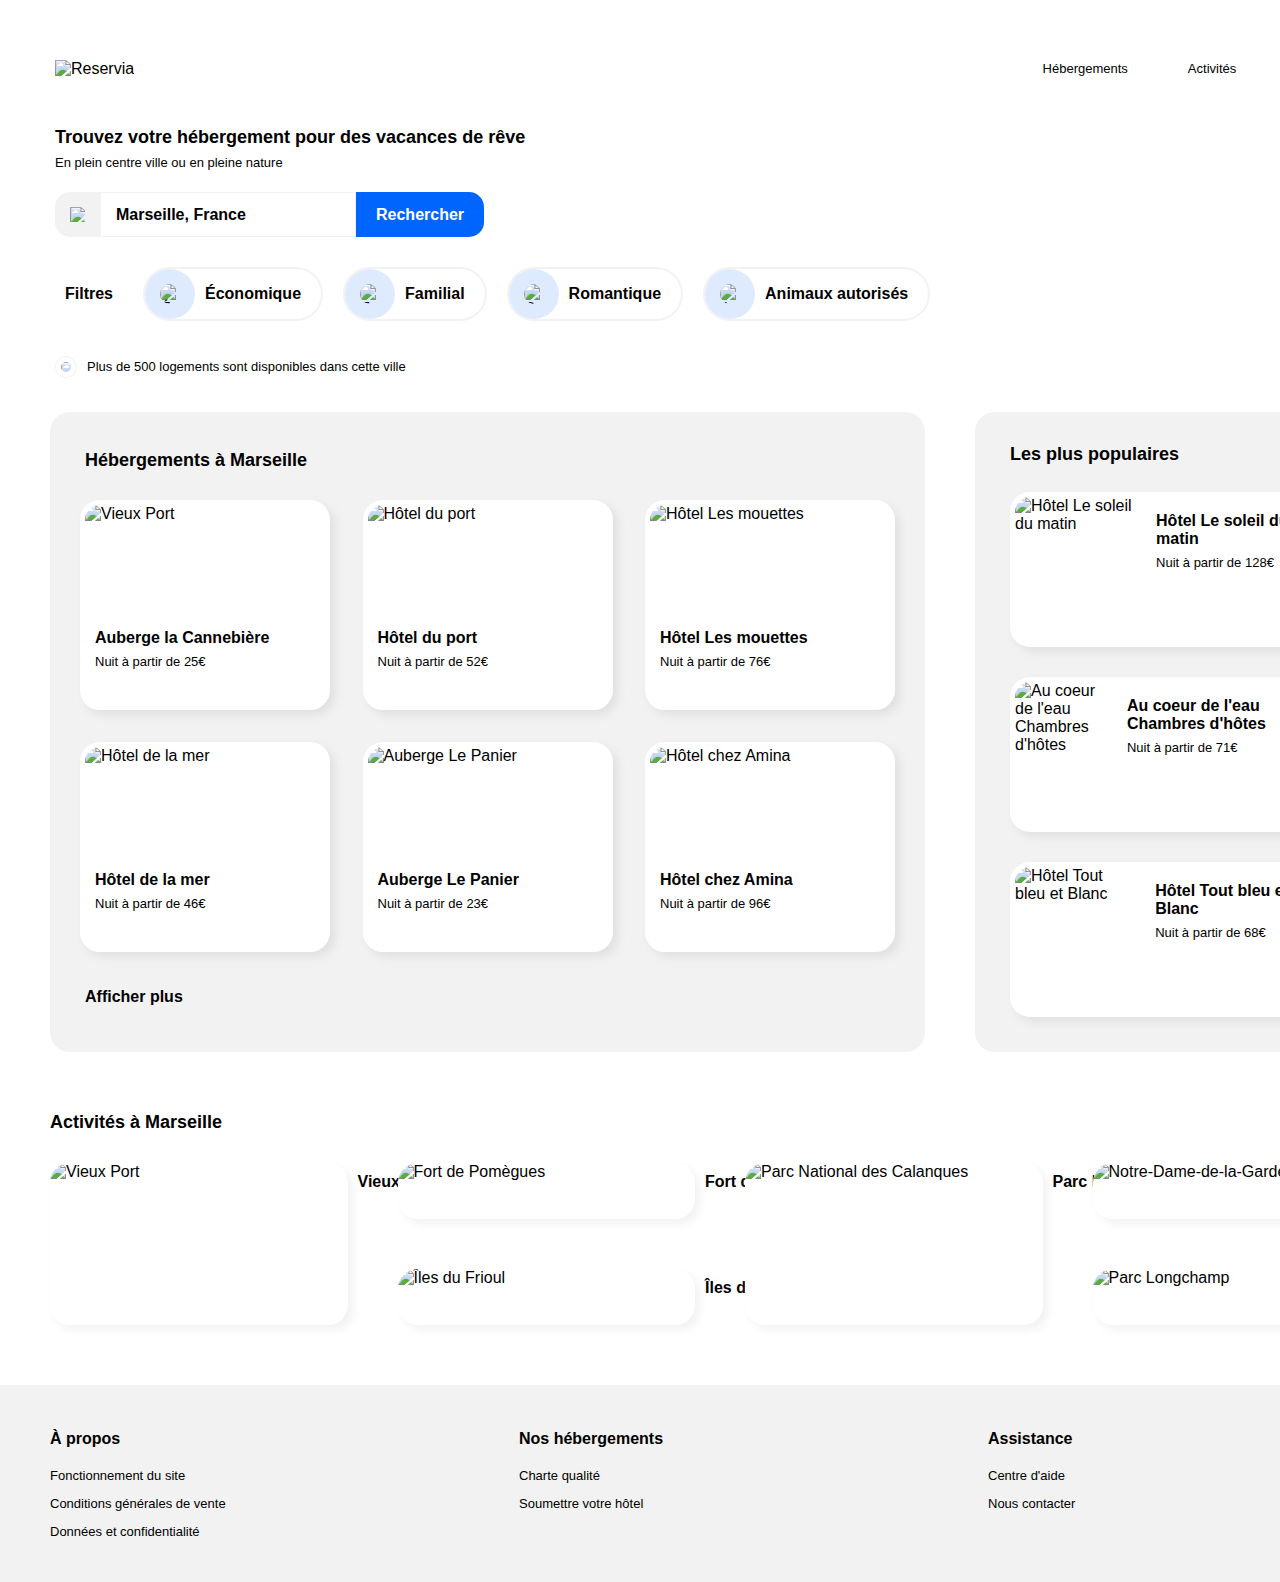
==== commit 518dfc91: "Début de la disposition des activités" ====
--- a/reservia.html
+++ b/reservia.html
@@ -9,24 +9,24 @@
 
     <body>
 
-        <header>
-            <div id="header_band">
+        <div id="top_band">
+
+            <header>
                 <a href="#">
                     <img id="logo" src="images/logo/Reservia@3x.png" alt="Reservia" />
                 </a>
-                <a href="#">
-                    <p id="inscription">S'inscrire</p>
-                </a>
-            </div>
-        </header>
-
-
-        <nav>
-            <ul>
-                <li><a class="nav_el" href="#heb_s">Hébergements</a></li>
-                <li><a class="nav_el" href="#activ_s">Activités</a></li>
-            </ul>
-        </nav>
+            </header>
+
+
+            <nav>
+                <ul>
+                    <li><a class="nav_el" href="#heb_s">Hébergements</a></li>
+                    <li><a class="nav_el" href="#activ_s">Activités</a></li>
+                    <li><a id="inscription" href="#">S'inscrire</a></li>
+                </ul>
+            </nav>
+
+        </div>
         
 
         <section id="presentation">
@@ -38,7 +38,7 @@
 
             <div id="research">
                 <img id="place_icon" src="icons/map-marker-alt-solid-black.svg" alt="Lieu" />
-                <form id="research_form" method="post" action="#">
+                <form id="research_form" method="post" action="">
                 <!-- Gérer renvoi page -->
                     <input id="research_type" type="search" name="Barre de recherche" placeholder="Marseille, France" />
                     <input id="research_button" type="submit" value="Rechercher" />
@@ -235,32 +235,32 @@
 
             <h1 id="activ_title">Activités à Marseille</h1>
 
-            <a class="activ" href="#">
+            <a class="activ" id="activ_port" href="#">
                 <img class="act_img" src="images/activites/2_large/reno-laithienne-QUgJhdY5Fyk-unsplash.jpg" alt="Vieux Port" />
                 <h2 class="description">Vieux Port</h2>
             </a>
 
-            <a class="activ" href="#">
+            <a class="activ" id="activ_fort" href="#">
                 <img class="act_img" src="images/activites/2_large/paul-hermann-QFTrLdQIRhI-unsplash.jpg" alt="Fort de Pomègues" />
                 <h2 class="description">Fort de Pomègues</h2>
             </a>
 
-            <a class="activ" href="#">
+            <a class="activ" id="activ_iles" href="#">
                 <img class="act_img" src="images/activites/2_large/kevin-hikari-rV_Qd1l-VXg-unsplash.jpg" alt="Îles du Frioul" />
                 <h2 class="description">Îles du Frioul</h2>
             </a>
 
-            <a class="activ" href="#">
+            <a class="activ" id="activ_parcnat" href="#">
                 <img class="act_img" src="images/activites/2_large/kilyan-sockalingum-NR8-cBCN3aI-unsplash.jpg" alt="Parc National des Calanques" />
                 <h2 class="description">Parc National des Calanques</h2>
             </a>
 
-            <a class="activ" href="#">
+            <a class="activ" id="activ_notredame" href="#">
                 <img class="act_img" src="images/activites/2_large/florian-wehde-xW9e8gdotxI-unsplash.jpg" alt="Notre-Dame-de-la-Garde" />
                 <h2 class="description">Notre-Dame-de-la-Garde</h2>
             </a>
 
-            <a class="activ" href="#">
+            <a class="activ" id="activ_parc" href="#">
                 <img class="act_img" src="images/activites/2_large/lena-paulin-wH2-EJoDcV0-unsplash.jpg" alt="Parc Longchamp" />
                 <h2 class="description">Parc Longchamp</h2>
             </a>
--- a/styles_reservia.css
+++ b/styles_reservia.css
@@ -65,10 +65,8 @@
 
 body
 {
-    width: 100%;
-    /*XXXXXXXXXXXXXXXXXXXXXXXXXXXXXXXXXX GÉRER TAILLE MAXIMALE CENTRÉE SI ÉCRAN TROP GRAND */
-    display: flex;
-    flex-wrap: wrap;
+    width: 1440px;
+    margin: 0 auto;
 }
 
 
@@ -76,39 +74,23 @@
 /* =============== HEADER =============== */
 /* ====================================== */
 
-header
-{
-    width: 100%;
-    padding-right: 1em;
-}
-
-#header_band
-{
-    display: flex;
-    flex-direction: row;
-    justify-content: space-between;
-}
-
-/* --------------- Logo and inscription --------------- */
+#top_band
+{
+    margin: 50px;
+    margin-top: 40px;
+    margin-bottom: 25px;
+    padding: 5px;
+    display: flex;
+    flex-direction: row;
+    justify-content: space-between;
+    align-items: center;
+}
+
+/* --------------- Logo --------------- */
 
 #logo
 {
     max-height: 2.5em;
-    padding-top: 2em;
-    padding-left: 2em;
-}
-
-#inscription
-{
-    color: #0065FC;
-    padding: 2em;
-    padding-left: 3em;
-    padding-right: 3em;
-}
-
-#inscription:hover
-{
-    background-color: #DEEBFF;
 }
 
 
@@ -118,31 +100,33 @@
 
 /*XXXXXXXXXXXXXXXXXXXXXXXXXXXXXXXXXX LAISSER BANDE BLEUE ET SÉLECTION */
 
-nav
-{
-    /*XXXXXXXXXXXXXXXXXXXXXXXXXXXXXXXXXX POSITIONNEMENT EN ABSOLUTE */
-    position: absolute;
-    top: 2em;
-    right: 10em;
-}
-
 ul
 {
     list-style-type: none;
     display: flex;
     flex-direction: row;
+    padding-inline-start: 0;
 }
 
 .nav_el
 {
-    padding-top: 3em;
-    padding-left: 2.5em;
-    padding-right: 2.5em;
+    padding: 30px;
 }
 
 .nav_el:hover, .nav_el:active
 {
     border-top: 2px #0065FC solid;
+}
+
+#inscription
+{
+    padding: 30px;
+    color: #0065FC;
+}
+
+#inscription:hover
+{
+    background-color: #DEEBFF;
 }
 
 
@@ -152,8 +136,9 @@
 
 #presentation
 {
-    margin-left: 2em;
-    margin-right: 2em;
+    margin-left: 50px;
+    margin-right: 50px;
+    padding: 5px;
     display: flex;
     flex-direction: column;
     flex-wrap: wrap;
@@ -163,9 +148,20 @@
 
 #introduction
 {
-    margin-bottom: 0.5em;
-}
-/*XXXXXXXXXXXXXXXXXXXXXXXXXXXXXXXXXX GÉRER L'ESPACEMENT ENTRE LES DEUX PHRASES */
+    margin-bottom: 1em;
+}
+
+#introduction h1
+{
+    margin-block-start: 0;
+    margin-block-end: 0;
+}
+
+#introduction p
+{
+    margin-block-start: 0.5em;
+    margin-block-end: 0.5em;
+}
 
 /* --------------- Research --------------- */
 
@@ -178,11 +174,11 @@
 #place_icon
 {
     background-color: #F2F2F2;
-    width: 1em;
-    height: 1em;
-    border-top-left-radius: 1em;
-    border-bottom-left-radius: 1em;
-    padding: 1.2em;
+    width: 15px;
+    height: 15px;
+    border-top-left-radius: 15px;
+    border-bottom-left-radius: 15px;
+    padding: 15px;
 }
 
 #research_form
@@ -193,7 +189,8 @@
 #research_type
 {
     border: 1px #F2F2F2 solid;
-    padding: 1em;
+    padding-left: 15px;
+    padding-right: 20px;
 }
 
 #research_type::placeholder
@@ -206,9 +203,16 @@
     background-color: #0065FC;
     color: white;
     border: 0px white solid;
-    border-top-right-radius: 1em;
-    border-bottom-right-radius: 1em;
-    padding: 1em;
+    border-top-right-radius: 15px;
+    border-bottom-right-radius: 15px;
+    padding-left: 20px;
+    padding-right: 20px;
+}
+
+#research_button:hover
+{
+    background-color: #DEEBFF;
+    color: #0065FC;
 }
 
 /* --------------- Filters --------------- */
@@ -219,16 +223,16 @@
     flex-direction: row;
     align-items: center;
     flex-wrap: wrap;
-    margin-top: 1em;
-    margin-bottom: 1em;
-    margin-left: 0.5em;
-    margin-right: 0.5em;
+    margin-top: 20px;
+    margin-bottom: 15px;
+    margin-left: 10px;
+    margin-right: 10px;
     /*XXXXXXXXXXXXXXXXXXXXXXXXXXXXXXXXXX GÉRER LE RETOUR À LA LIGNE SUR TEL */
 }
 
 #filters h2
 {
-    margin-right: 1em;
+    margin-right: 20px;
 }
 
 .filter
@@ -236,12 +240,9 @@
     display: flex;
     flex-direction: row;
     align-items: center;
-    margin-top: 0.5em;
-    margin-bottom: 0.5em;
-    margin-left: 1em;
-    margin-right: 1em;
+    margin: 10px;
     border: 2px #F2F2F2 solid;
-    border-radius: 2em;
+    border-radius: 40px;
 }
 
 .filter:hover
@@ -251,11 +252,11 @@
 
 .f_icon
 {
-    width: 1.2em;
-    height: 1.2em;
-    margin-right: 0.7em;
-    padding: 0.8em;
-    border-radius: 2em;
+    width: 20px;
+    height: 20px;
+    margin-right: 10px;
+    padding: 15px;
+    border-radius: 40px;
     background-color: #DEEBFF;
     /*XXXXXXXXXXXXXXXXXXXXXXXXXXXXXXXXXX GÉRER LE PASSAGE DEVANT DE L'ICÔNE */
 }
@@ -271,12 +272,12 @@
 
 #info_icon
 {
-    width: 0.6em;
-    height: 0.6em;
-    padding: 0.3em;
-    margin-right: 0.5em;
-    border: 0.1em #F2F2F2 solid;
-    border-radius: 2em;
+    width: 10px;
+    height: 10px;
+    padding: 5px;
+    margin-right: 10px;
+    border: 1px #F2F2F2 solid;
+    border-radius: 40px;
 }
 
 
@@ -290,66 +291,91 @@
     flex-direction: row;
     justify-content: space-between;
     flex-wrap: wrap-reverse;
-    padding: 2em;
+    margin-left: 30px;
+    margin-right: 30px;
 }
 
 #heb_d
 {
-    /*XXXXXXXXXXXXXXXXXXXXXXXXXXXXXXXXXX GÉRER LA DISPOSITION */
-    max-width: 60%;
+    width: 835px;
     background-color: #F2F2F2;
-    border-radius: 0.75em;
-    padding: 1em;
-    display: flex;
+    border-radius: 20px;
+    margin: 20px;
+    padding: 20px;
+    display: flex;
+    justify-content: space-between;
     flex-wrap: wrap;
 }
 
 #heb_title
 {
-    min-width: 100%;
-    margin-left: 1em;
+    width: 100%;
+    margin-left: 15px;
+    margin-right: 15px;
+    display: flex;
+    flex-direction: row;
+    justify-content: space-between;
+    align-items: center;
 }
 
 .heb
 {
-    width: 28%;
+    width: 240px;
+    height: 200px;
     background-color: white;
-    margin: 1em;
-    border: 4px white solid;
-    border-radius: 0.75em;
-    box-shadow: 0.5em 0.5em 1em #F2F2F2;
+    margin: 10px;
+    border: 5px white solid;
+    border-radius: 20px;
+    box-shadow: 5px 5px 10px #E0E0E0;
+    /*XXXXXXXXXXXXXXXXXXXXXXXXXXXXXXXXXX GÉRER L'OMBRE */
+    display: flex;
+    flex-direction: column;
 }
 
 .heb_img
 {
-    width: 300px;
-    max-width: 100%;
-    border-top-left-radius: 0.6em;
-    border-top-right-radius: 0.6em;
+    width: 100%;
+    height: 115px;
+    border-top-left-radius: 15px;
+    border-top-right-radius: 15px;
+    object-fit: cover;
+    /*flex: 0 1 auto;*/
+    /*XXXXXXXXXXXXXXXXXXXXXXXXXXXXXXXXXX GÉRER LA TAILLE DES IMAGES */
 }
 
 #heb_remark
 {
-    min-width: 100%;
-    margin-left: 1em;
+    width: 100%;
+    margin-left: 15px;
+    margin-right: 15px;
 }
 
 .description
 {
-    margin: 10px;
+    margin-top: 10px;
+    margin-bottom: 10px;
+    margin-left: 10px;
+    margin-right: 10px;
     display: flex;
     flex-direction: column;
 }
 
 .description h2
 {
-    margin: 0em;
+    margin-block-start: 0;
+    margin-block-end: 0;
+}
+
+.description p
+{
+    margin-block-start: 7px;
+    margin-block-end: 7px;
 }
 
 .star_y, .star_n
 {
-    width: 1em;
-    height: 1em;
+    width: 15px;
+    height: 15px;
 }
 
 
@@ -359,47 +385,64 @@
 
 #pop_d
 {
-    width: 30%;
+    width: 375px;
     background-color: #F2F2F2;
-    border-radius: 0.75em;
-    padding: 1em;
-    display: flex;
+    border-radius: 20px;
+    margin: 20px;
+    padding: 20px;
+    display: flex;
+    justify-content: space-between;
     flex-wrap: wrap;
 }
 
 #pop_title
 {
-    min-width: 100%;
-    margin-left: 1em;
-    display: flex;
-    flex-direction: row;
-    justify-content: space-between;
+    width: 100%;
+    margin-left: 15px;
+    margin-right: 15px;
+    display: flex;
+    flex-direction: row;
+    justify-content: space-between;
+    align-items: center;
 }
 
 #pop_icon
 {
-    width: 1em;
-    height: 1em;
-    margin: 1em;
-    margin-right: 2em;
+    width: 20px;
+    height: 20px;
 }
 
 .pop
 {
+    width: 100%;
+    height: 145px;
     background-color: white;
-    margin: 1em;
-    border: 4px white solid;
-    border-radius: 0.75em;
-    box-shadow: 0.5em 0.5em 1em #F2F2F2;
+    margin: 15px;
+    border: 5px white solid;
+    border-radius: 20px;
+    box-shadow: 5px 5px 10px #E0E0E0;
+    /*XXXXXXXXXXXXXXXXXXXXXXXXXXXXXXXXXX GÉRER L'OMBRE */
     display: flex;
     flex-direction: row;
 }
 
 .pop_img
 {
-    max-width: 45%;
-    border-top-left-radius: 0.6em;
-    border-bottom-left-radius: 0.6em;
+    width: 125px;
+    height: 100%;
+    border-top-left-radius: 15px;
+    border-bottom-left-radius: 15px;
+    object-fit: cover;
+    /*flex: 0 1 auto;*/
+    /*XXXXXXXXXXXXXXXXXXXXXXXXXXXXXXXXXX GÉRER LA TAILLE DES IMAGES */
+}
+
+.pop .description
+{
+    padding-top: 5px;
+    padding-bottom: 5px;
+    padding-left: 10px;
+    padding-right: 10px;
 }
 
 .pop .stars
@@ -415,23 +458,75 @@
 #activ_s
 {
     /*XXXXXXXXXXXXXXXXXXXXXXXXXXXXXXXXXX GÉRER LA DISPOSITION */
-    margin: 2em;
-    display: flex;
-    flex-wrap: wrap;
+    margin-top: 40px;
+    margin-bottom: 40px;
+    margin-left: 30px;
+    margin-right: 30px;
+    display: grid;
+    grid-template-columns: repeat(4, 1fr);
+    grid-gap: 10px;
+    grid-auto-rows: auto;
+
+    /*display: flex;
+    justify-content: space-between;
+    flex-wrap: wrap;*/
 }
 
 #activ_title
 {
-    min-width: 100%;
+    width: 100%;
+    margin-top: 0px;
+    margin-bottom: 0px;
+    margin-left: 20px;
+    margin-right: 20px;
+    grid-column: 1 / 5;
+    grid-row: 1;
+}
+
+#activ_port
+{
+    grid-column: 1;
+    grid-row: 2 / 4;
+}
+
+#activ_fort
+{
+    grid-column: 2;
+    grid-row: 2;
+}
+
+#activ_iles
+{
+    grid-column: 2;
+    grid-row: 3;
+}
+
+#activ_parcnat
+{
+    grid-column: 3;
+    grid-row: 2 / 4;
+}
+
+#activ_notredame
+{
+    grid-column: 4;
+    grid-row: 2;
+}
+
+#activ_parc
+{
+    grid-column: 4;
+    grid-row: 3;
 }
 
 .activ
 {
     background-color: white;
-    margin: 1em;
+    margin: 20px;
     border: 0px white none;
-    border-radius: 0.75em;
-    box-shadow: 0.5em 0.5em 1em #F2F2F2;
+    border-radius: 20px;
+    box-shadow: 5px 5px 10px #F2F2F2;
+    /*XXXXXXXXXXXXXXXXXXXXXXXXXXXXXXXXXX GÉRER L'OMBRE */
     display: flex;
     flex-direction: column;
     flex-wrap: wrap;
@@ -439,10 +534,12 @@
 
 .act_img
 {
-    width: 300px;
-    max-width: 100%;
-    border-top-left-radius: 0.75em;
-    border-top-right-radius: 0.75em;
+    width: 100%;
+    height: 80%;
+    /*XXXXXXXXXXXXXXXXXXXXXXXXXXXXXXXXXX GÉRER LA DISPOSITION */
+    border-top-left-radius: 20px;
+    border-top-right-radius: 20px;
+    object-fit: cover;
 }
 
 
@@ -452,7 +549,10 @@
 
 footer
 {
-    width: 100%;
+    padding-top: 25px;
+    padding-bottom: 30px;
+    padding-left: 50px;
+    padding-right: 50px;
     background-color: #F2F2F2;
     display: flex;
     flex-direction: row;
@@ -463,11 +563,11 @@
 .footer_el
 {
     /*XXXXXXXXXXXXXXXXXXXXXXXXXXXXXXXXXX GÉRER LE RETOUR À LA LIGNE */
-    width: 25%;
-    margin: 2em;
+    width: 30%;
 }
 
 .footer_el h2
 {
-    margin-bottom: 1.2em;
+    margin-top: 20px;
+    margin-bottom: 20px;
 }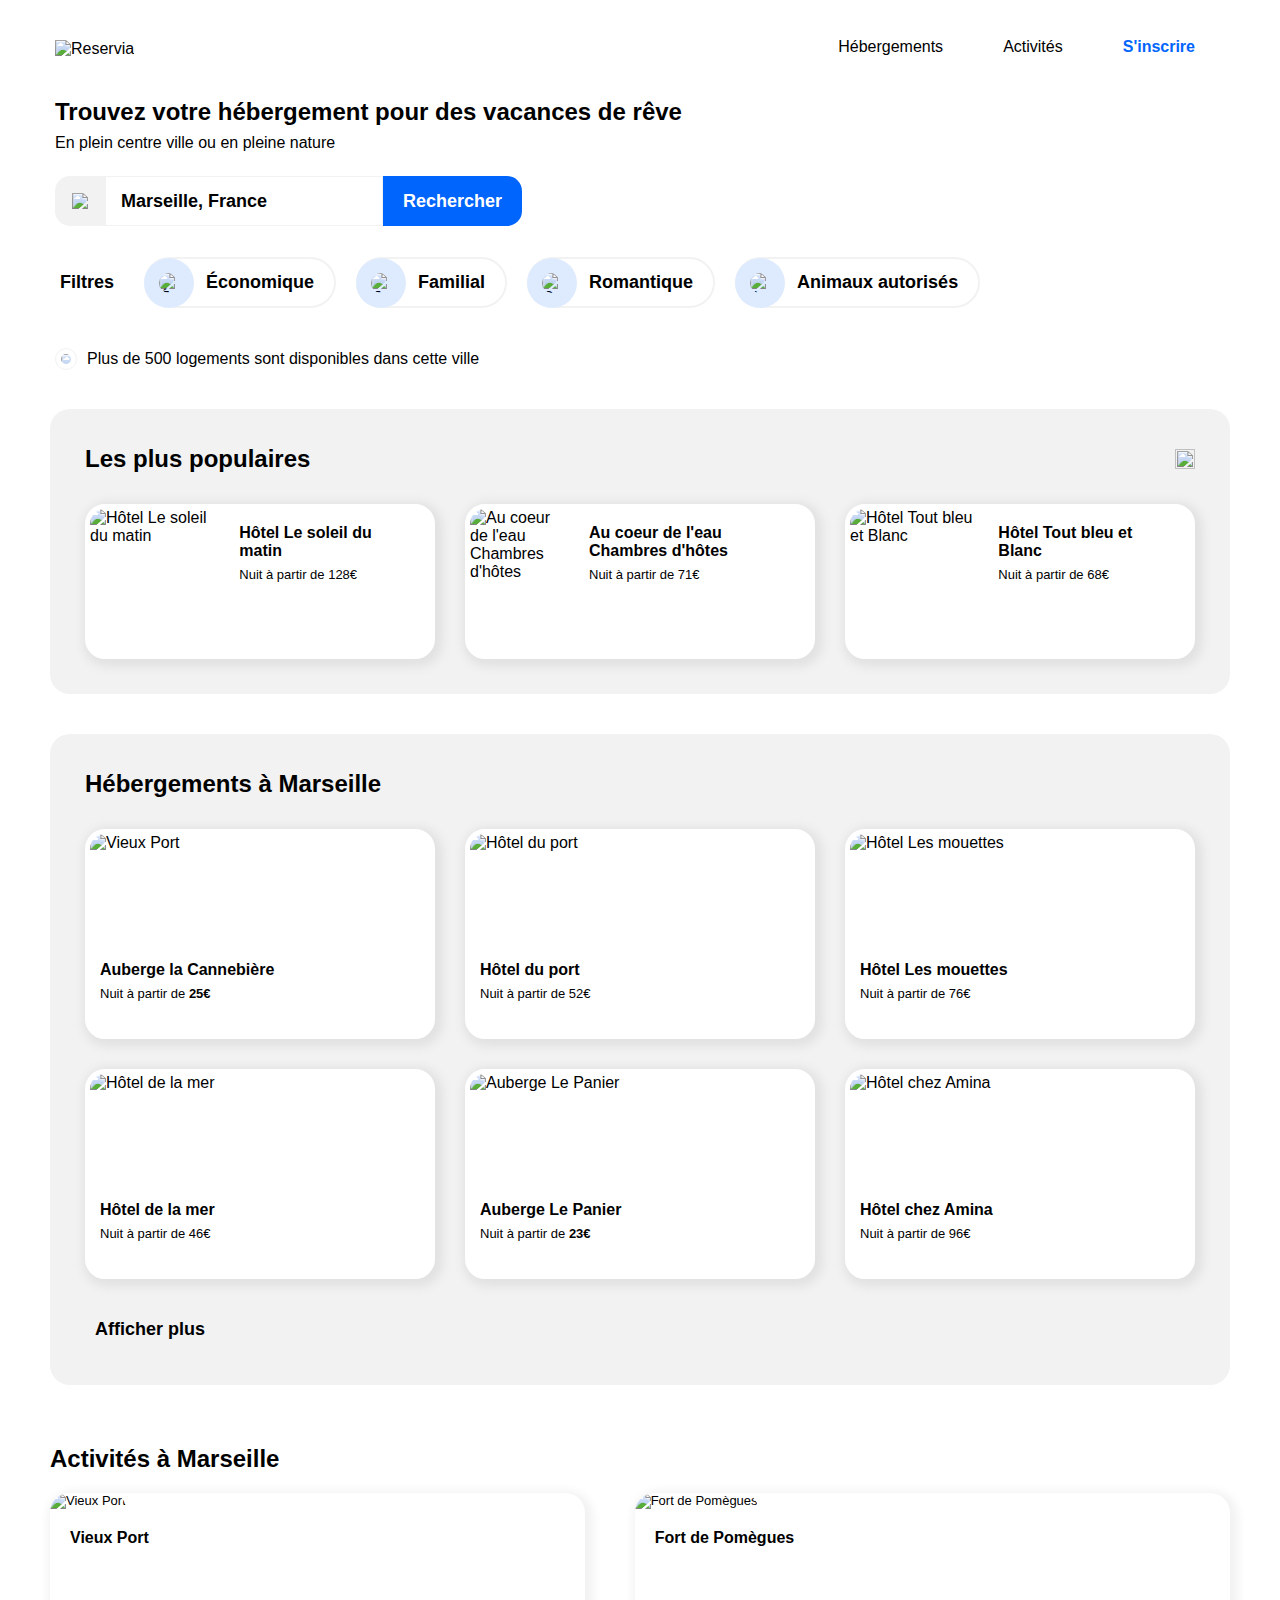
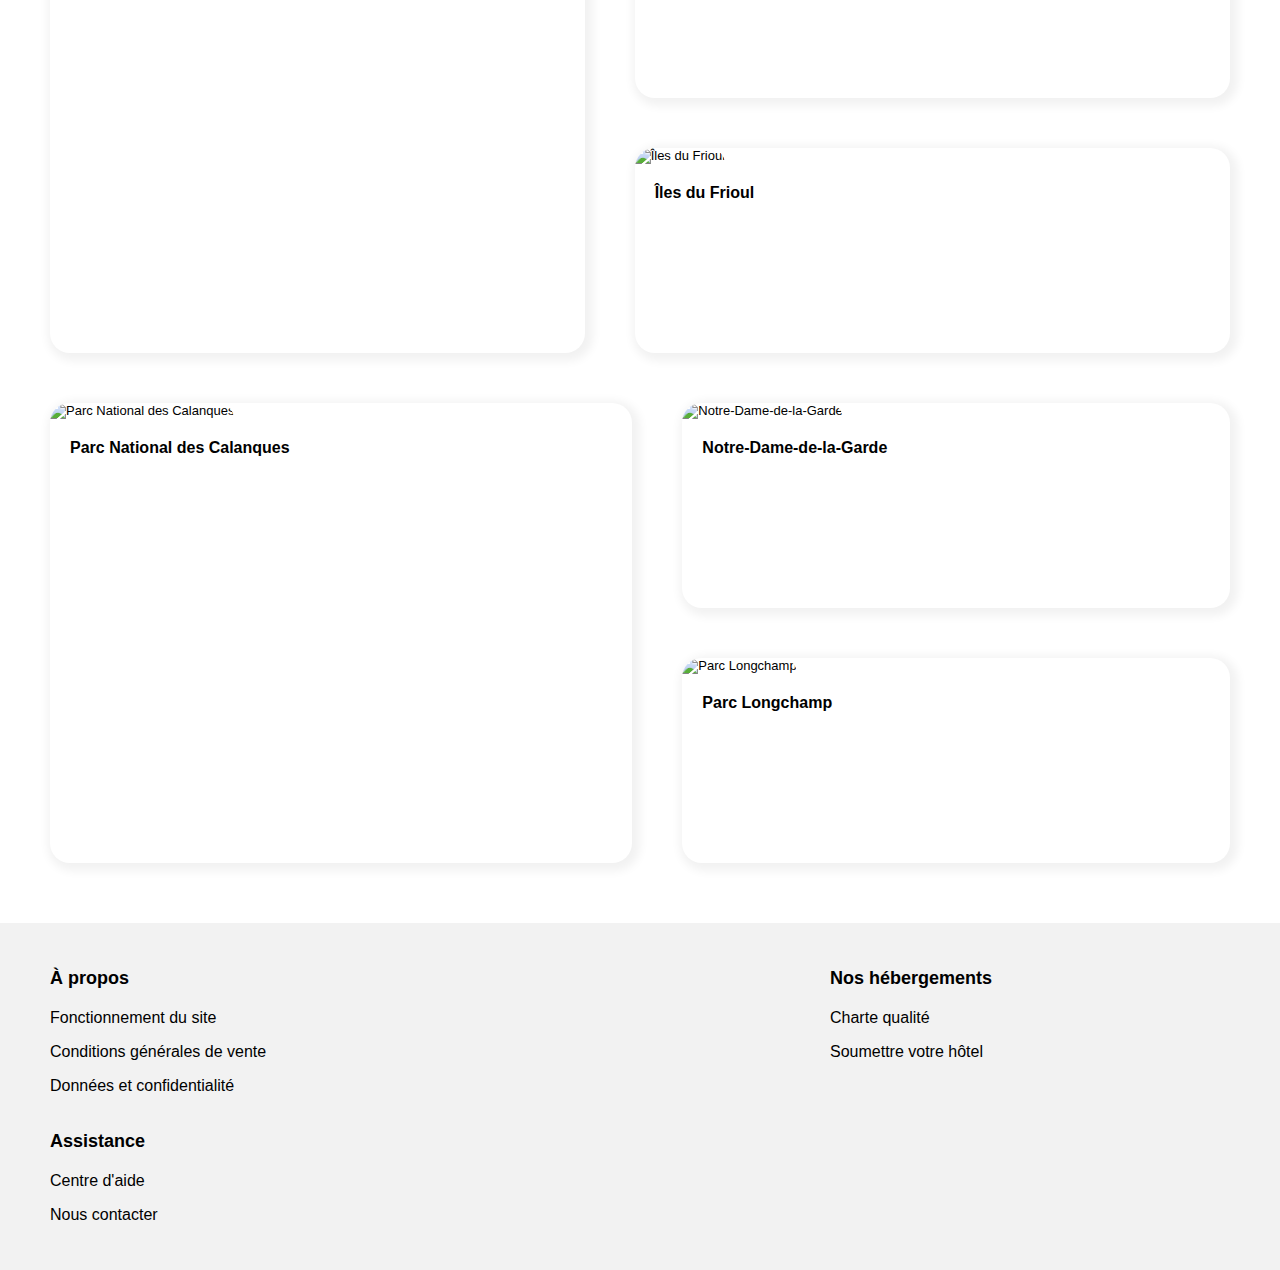
==== commit bd64cb6e: "Finition du nav et correction des tailles du texte" ====
--- a/reservia.html
+++ b/reservia.html
@@ -1,5 +1,5 @@
 <!DOCTYPE html>
-<html>
+<html lang="fr">
 
     <head>
         <meta charset="utf-8" />
@@ -38,31 +38,32 @@
 
             <div id="research">
                 <img id="place_icon" src="icons/map-marker-alt-solid-black.svg" alt="Lieu" />
-                <form id="research_form" method="post" action="">
-                <!-- Gérer renvoi page -->
+                <form id="research_form" method="post" action="#">
                     <input id="research_type" type="search" name="Barre de recherche" placeholder="Marseille, France" />
                     <input id="research_button" type="submit" value="Rechercher" />
                 </form>
             </div>
 
             <div id="filters">
-                <h2>Filtres</h2>
-                <a class="filter" href="#">
-                    <img class="f_icon" src="icons/money-bill-wave-solid-blue.svg" alt="Économique" />
-                    <h2>Économique</h2>
-                </a>
-                <a class="filter" href="#">
-                    <img class="f_icon" src="icons/child-solid-blue.svg" alt="Familial" />
-                    <h2>Familial</h2>
-                </a>
-                <a class="filter" href="#">
-                    <img class="f_icon" src="icons/heart-solid-blue.svg" alt="Romantique" />
-                    <h2>Romantique</h2>
-                </a>
-                <a class="filter" href="#">
-                    <img class="f_icon" src="icons/dog-solid-blue.svg" alt="Animaux autorisés" />
-                    <h2>Animaux autorisés</h2>
-                </a>
+                <h2 id="filters_title">Filtres</h2>
+                <div id="filters_div">
+                    <a class="filter" href="#">
+                        <img class="f_icon" src="icons/money-bill-wave-solid-blue.svg" alt="Économique" />
+                        <h2 class="filters_name">Économique</h2>
+                    </a>
+                    <a class="filter" href="#">
+                        <img class="f_icon" src="icons/child-solid-blue.svg" alt="Familial" />
+                        <h2 class="filters_name">Familial</h2>
+                    </a>
+                    <a class="filter" href="#">
+                        <img class="f_icon" src="icons/heart-solid-blue.svg" alt="Romantique" />
+                        <h2 class="filters_name">Romantique</h2>
+                    </a>
+                    <a class="filter" href="#">
+                        <img class="f_icon" src="icons/dog-solid-blue.svg" alt="Animaux autorisés" />
+                        <h2 class="filters_name">Animaux autorisés</h2>
+                    </a>
+                </div>
             </div>
 
             <div id="info">
@@ -79,97 +80,101 @@
 
                 <h1 id="heb_title">Hébergements à Marseille</h1>
 
-                <a class="heb" href="#">
-                    <img class="heb_img" src="images/hebergements/3_medium/marcus-loke-WQJvWU_HZFo-unsplash.jpg" alt="Vieux Port" />
-                    <div class="description">
-                        <h2>Auberge la Cannebière</h2>
-                        <p>Nuit à partir de <strong>25&euro;</strong></p>
-                        <div class="stars">
-                            <img class="star_y" src="icons/star-solid-blue.svg" alt="" />
-                            <img class="star_y" src="icons/star-solid-blue.svg" alt="" />
-                            <img class="star_y" src="icons/star-solid-blue.svg" alt="" />
-                            <img class="star_y" src="icons/star-solid-blue.svg" alt="" />
-                            <img class="star_n" src="icons/star-solid-grey.svg" alt="" />
-                        </div>
-                    </div>
-                </a>
-
-                <a class="heb" href="#">
-                    <img class="heb_img" src="images/hebergements/3_medium/fred-kleber-gTbaxaVLvsg-unsplash.jpg" alt="Hôtel du port" />
-                    <div class="description">
-                        <h2>Hôtel du port</h2>
-                        <p>Nuit à partir de 52&euro;</p>
-                        <div class="stars">
-                            <img class="star_y" src="icons/star-solid-blue.svg" alt="" />
-                            <img class="star_y" src="icons/star-solid-blue.svg" alt="" />
-                            <img class="star_y" src="icons/star-solid-blue.svg" alt="" />
-                            <img class="star_y" src="icons/star-solid-blue.svg" alt="" />
-                            <img class="star_y" src="icons/star-solid-blue.svg" alt="" />
-                        </div>
-                    </div>
-                </a>
-
-                <a class="heb" href="#">
-                    <img class="heb_img" src="images/hebergements/3_medium/reisetopia-B8WIgxA_PFU-unsplash.jpg" alt="Hôtel Les mouettes" />
-                    <div class="description">
-                        <h2>Hôtel Les mouettes</h2>
-                        <p>Nuit à partir de 76&euro;</p>
-                        <div class="stars">
-                            <img class="star_y" src="icons/star-solid-blue.svg" alt="" />
-                            <img class="star_y" src="icons/star-solid-blue.svg" alt="" />
-                            <img class="star_y" src="icons/star-solid-blue.svg" alt="" />
-                            <img class="star_y" src="icons/star-solid-blue.svg" alt="" />
-                            <img class="star_n" src="icons/star-solid-grey.svg" alt="" />
-                        </div>
-                    </div>
-                </a>
-
-                <a class="heb" href="#">
-                    <img class="heb_img" src="images/hebergements/3_medium/annie-spratt-Eg1qcIitAuA-unsplash.jpg" alt="Hôtel de la mer" />
-                    <div class="description">
-                        <h2>Hôtel de la mer</h2>
-                        <p>Nuit à partir de 46&euro;</p>
-                        <div class="stars">
-                            <img class="star_y" src="icons/star-solid-blue.svg" alt="" />
-                            <img class="star_y" src="icons/star-solid-blue.svg" alt="" />
-                            <img class="star_y" src="icons/star-solid-blue.svg" alt="" />
-                            <img class="star_n" src="icons/star-solid-grey.svg" alt="" />
-                            <img class="star_n" src="icons/star-solid-grey.svg" alt="" />
-                        </div>
-                    </div>
-                </a>
-
-                <a class="heb" href="#">
-                    <img class="heb_img" src="images/hebergements/3_medium/nicate-lee-kT-ZyaiwBe0-unsplash.jpg" alt="Auberge Le Panier" />
-                    <div class="description">
-                        <h2>Auberge Le Panier</h2>
-                        <p>Nuit à partir de <strong>23&euro;</strong></p>
-                        <div class="stars">
-                            <img class="star_y" src="icons/star-solid-blue.svg" alt="" />
-                            <img class="star_y" src="icons/star-solid-blue.svg" alt="" />
-                            <img class="star_y" src="icons/star-solid-blue.svg" alt="" />
-                            <img class="star_y" src="icons/star-solid-blue.svg" alt="" />
-                            <img class="star_n" src="icons/star-solid-grey.svg" alt="" />
-                        </div>
-                    </div>
-                </a>
-
-                <a class="heb" href="#">
-                    <img class="heb_img" src="images/hebergements/3_medium/febrian-zakaria-M6S1WvfW68A-unsplash.jpg" alt="Hôtel chez Amina" />
-                    <div class="description">
-                        <h2>Hôtel chez Amina</h2>
-                        <p>Nuit à partir de 96&euro;</p>
-                        <div class="stars">
-                            <img class="star_y" src="icons/star-solid-blue.svg" alt="" />
-                            <img class="star_y" src="icons/star-solid-blue.svg" alt="" />
-                            <img class="star_y" src="icons/star-solid-blue.svg" alt="" />
-                            <img class="star_y" src="icons/star-solid-blue.svg" alt="" />
-                            <img class="star_y" src="icons/star-solid-blue.svg" alt="" />
-                        </div>
-                    </div>
-                </a>
-
-                <h2 id="heb_remark">Afficher plus</h2>
+                <div id="heb_block">
+                    <a class="heb" id="heb1" href="#">
+                        <img class="heb_img" src="images/hebergements/3_medium/marcus-loke-WQJvWU_HZFo-unsplash.jpg" alt="Vieux Port" />
+                        <div class="description">
+                            <h2>Auberge la Cannebière</h2>
+                            <p>Nuit à partir de <strong>25&euro;</strong></p>
+                            <div class="stars">
+                                <img class="star_y" src="icons/star-solid-blue.svg" alt="" />
+                                <img class="star_y" src="icons/star-solid-blue.svg" alt="" />
+                                <img class="star_y" src="icons/star-solid-blue.svg" alt="" />
+                                <img class="star_y" src="icons/star-solid-blue.svg" alt="" />
+                                <img class="star_n" src="icons/star-solid-grey.svg" alt="" />
+                            </div>
+                        </div>
+                    </a>
+
+                    <a class="heb" id="heb2" href="#">
+                        <img class="heb_img" src="images/hebergements/3_medium/fred-kleber-gTbaxaVLvsg-unsplash.jpg" alt="Hôtel du port" />
+                        <div class="description">
+                            <h2>Hôtel du port</h2>
+                            <p>Nuit à partir de 52&euro;</p>
+                            <div class="stars">
+                                <img class="star_y" src="icons/star-solid-blue.svg" alt="" />
+                                <img class="star_y" src="icons/star-solid-blue.svg" alt="" />
+                                <img class="star_y" src="icons/star-solid-blue.svg" alt="" />
+                                <img class="star_y" src="icons/star-solid-blue.svg" alt="" />
+                                <img class="star_y" src="icons/star-solid-blue.svg" alt="" />
+                            </div>
+                        </div>
+                    </a>
+
+                    <a class="heb" id="heb3" href="#">
+                        <img class="heb_img" src="images/hebergements/3_medium/reisetopia-B8WIgxA_PFU-unsplash.jpg" alt="Hôtel Les mouettes" />
+                        <div class="description">
+                            <h2>Hôtel Les mouettes</h2>
+                            <p>Nuit à partir de 76&euro;</p>
+                            <div class="stars">
+                                <img class="star_y" src="icons/star-solid-blue.svg" alt="" />
+                                <img class="star_y" src="icons/star-solid-blue.svg" alt="" />
+                                <img class="star_y" src="icons/star-solid-blue.svg" alt="" />
+                                <img class="star_y" src="icons/star-solid-blue.svg" alt="" />
+                                <img class="star_n" src="icons/star-solid-grey.svg" alt="" />
+                            </div>
+                        </div>
+                    </a>
+
+                    <a class="heb" id="heb4" href="#">
+                        <img class="heb_img" src="images/hebergements/3_medium/annie-spratt-Eg1qcIitAuA-unsplash.jpg" alt="Hôtel de la mer" />
+                        <div class="description">
+                            <h2>Hôtel de la mer</h2>
+                            <p>Nuit à partir de 46&euro;</p>
+                            <div class="stars">
+                                <img class="star_y" src="icons/star-solid-blue.svg" alt="" />
+                                <img class="star_y" src="icons/star-solid-blue.svg" alt="" />
+                                <img class="star_y" src="icons/star-solid-blue.svg" alt="" />
+                                <img class="star_n" src="icons/star-solid-grey.svg" alt="" />
+                                <img class="star_n" src="icons/star-solid-grey.svg" alt="" />
+                            </div>
+                        </div>
+                    </a>
+
+                    <a class="heb" id="heb5" href="#">
+                        <img class="heb_img" src="images/hebergements/3_medium/nicate-lee-kT-ZyaiwBe0-unsplash.jpg" alt="Auberge Le Panier" />
+                        <div class="description">
+                            <h2>Auberge Le Panier</h2>
+                            <p>Nuit à partir de <strong>23&euro;</strong></p>
+                            <div class="stars">
+                                <img class="star_y" src="icons/star-solid-blue.svg" alt="" />
+                                <img class="star_y" src="icons/star-solid-blue.svg" alt="" />
+                                <img class="star_y" src="icons/star-solid-blue.svg" alt="" />
+                                <img class="star_y" src="icons/star-solid-blue.svg" alt="" />
+                                <img class="star_n" src="icons/star-solid-grey.svg" alt="" />
+                            </div>
+                        </div>
+                    </a>
+
+                    <a class="heb" id="heb6" href="#">
+                        <img class="heb_img" src="images/hebergements/3_medium/febrian-zakaria-M6S1WvfW68A-unsplash.jpg" alt="Hôtel chez Amina" />
+                        <div class="description">
+                            <h2>Hôtel chez Amina</h2>
+                            <p>Nuit à partir de 96&euro;</p>
+                            <div class="stars">
+                                <img class="star_y" src="icons/star-solid-blue.svg" alt="" />
+                                <img class="star_y" src="icons/star-solid-blue.svg" alt="" />
+                                <img class="star_y" src="icons/star-solid-blue.svg" alt="" />
+                                <img class="star_y" src="icons/star-solid-blue.svg" alt="" />
+                                <img class="star_y" src="icons/star-solid-blue.svg" alt="" />
+                            </div>
+                        </div>
+                    </a>
+                </div>
+
+                <h2 id="heb_remark">
+                    <a href="#">Afficher plus</a>
+                </h2>
 
             </div>
 
@@ -180,90 +185,119 @@
                     <img id="pop_icon" src="icons/chart-line-solid-black.svg" alt="" />
                 </div>
                 
-
-                <a class="pop" href="#">
-                    <img class="pop_img" src="images/hebergements/3_medium/emile-guillemot-Bj_rcSC5XfE-unsplash.jpg" alt="Hôtel Le soleil du matin" />
-                    <div class="description">
-                        <h2>Hôtel Le soleil du matin</h2>
-                        <p>Nuit à partir de 128&euro;</p>
-                        <div class="stars">
-                            <img class="star_y" src="icons/star-solid-blue.svg" alt="" />
-                            <img class="star_y" src="icons/star-solid-blue.svg" alt="" />
-                            <img class="star_y" src="icons/star-solid-blue.svg" alt="" />
-                            <img class="star_y" src="icons/star-solid-blue.svg" alt="" />
-                            <img class="star_y" src="icons/star-solid-blue.svg" alt="" />
-                        </div>
+                <div id="pop_block">
+                    <a class="pop" href="#">
+                        <img class="pop_img" src="images/hebergements/3_medium/emile-guillemot-Bj_rcSC5XfE-unsplash.jpg" alt="Hôtel Le soleil du matin" />
+                        <div class="description">
+                            <div class="description_text">
+                                <h2>Hôtel Le soleil du matin</h2>
+                                <p>Nuit à partir de 128&euro;</p>
+                            </div>
+                            <div class="stars">
+                                <img class="star_y" src="icons/star-solid-blue.svg" alt="" />
+                                <img class="star_y" src="icons/star-solid-blue.svg" alt="" />
+                                <img class="star_y" src="icons/star-solid-blue.svg" alt="" />
+                                <img class="star_y" src="icons/star-solid-blue.svg" alt="" />
+                                <img class="star_y" src="icons/star-solid-blue.svg" alt="" />
+                            </div>
+                        </div>
+                    </a>
+
+                    <a class="pop" href="#">
+                        <img class="pop_img" src="images/hebergements/3_medium/aw-creative-VGs8z60yT2c-unsplash.jpg" alt="Au coeur de l'eau Chambres d'hôtes" />
+                        <div class="description">
+                            <div class="description_text">
+                                <h2>Au coeur de l'eau Chambres d'hôtes</h2>
+                                <p>Nuit à partir de 71&euro;</p>
+                            </div>
+                            <div class="stars">
+                                <img class="star_y" src="icons/star-solid-blue.svg" alt="" />
+                                <img class="star_y" src="icons/star-solid-blue.svg" alt="" />
+                                <img class="star_y" src="icons/star-solid-blue.svg" alt="" />
+                                <img class="star_y" src="icons/star-solid-blue.svg" alt="" />
+                                <img class="star_n" src="icons/star-solid-grey.svg" alt="" />
+                            </div>
+                        </div>
+                    </a>
+
+                    <a class="pop" href="#">
+                        <img class="pop_img" src="images/hebergements/3_medium/febrian-zakaria-sjvU0THccQA-unsplash.jpg" alt="Hôtel Tout bleu et Blanc" />
+                        <div class="description">
+                            <div class="descritpion_text">
+                                <h2>Hôtel Tout bleu et Blanc</h2>
+                                <p>Nuit à partir de 68&euro;</p>
+                            </div>
+                            <div class="stars">
+                                <img class="star_y" src="icons/star-solid-blue.svg" alt="" />
+                                <img class="star_y" src="icons/star-solid-blue.svg" alt="" />
+                                <img class="star_y" src="icons/star-solid-blue.svg" alt="" />
+                                <img class="star_y" src="icons/star-solid-blue.svg" alt="" />
+                                <img class="star_n" src="icons/star-solid-grey.svg" alt="" />
+                            </div>
+                        </div>
+                    </a>
+                </div>
+
+            </div>
+
+        </section>
+
+
+        <section id="activ_s">
+
+            <h1 id="activ_title">Activités à Marseille</h1>
+
+            <ul id="activ_grid">
+
+                <div id="activ_block1">
+                    <li class="activ">
+                        <a id="activ1" href="#">
+                            <img class="act_img" src="images/activites/2_large/reno-laithienne-QUgJhdY5Fyk-unsplash.jpg" alt="Vieux Port" />
+                            <h2 class="description">Vieux Port</h2>
+                        </a>
+                    </li>
+
+                    <div id="activ2and3">
+                        <li class="activ">
+                            <a id="activ2" href="#">
+                                <img class="act_img" src="images/activites/2_large/paul-hermann-QFTrLdQIRhI-unsplash.jpg" alt="Fort de Pomègues" />
+                                <h2 class="description">Fort de Pomègues</h2>
+                            </a>
+                        </li>
+                        <li class="activ">
+                            <a id="activ3" href="#">
+                                <img class="act_img" src="images/activites/2_large/kevin-hikari-rV_Qd1l-VXg-unsplash.jpg" alt="Îles du Frioul" />
+                                <h2 class="description">Îles du Frioul</h2>
+                            </a>
+                        </li>
                     </div>
-                </a>
-
-                <a class="pop" href="#">
-                    <img class="pop_img" src="images/hebergements/3_medium/aw-creative-VGs8z60yT2c-unsplash.jpg" alt="Au coeur de l'eau Chambres d'hôtes" />
-                    <div class="description">
-                        <h2>Au coeur de l'eau Chambres d'hôtes</h2>
-                        <p>Nuit à partir de 71&euro;</p>
-                        <div class="stars">
-                            <img class="star_y" src="icons/star-solid-blue.svg" alt="" />
-                            <img class="star_y" src="icons/star-solid-blue.svg" alt="" />
-                            <img class="star_y" src="icons/star-solid-blue.svg" alt="" />
-                            <img class="star_y" src="icons/star-solid-blue.svg" alt="" />
-                            <img class="star_n" src="icons/star-solid-grey.svg" alt="" />
-                        </div>
+                </div>
+
+                <div id="activ_block2">
+                    <li class="activ">
+                        <a id="activ4" href="#">
+                            <img class="act_img" src="images/activites/2_large/kilyan-sockalingum-NR8-cBCN3aI-unsplash.jpg" alt="Parc National des Calanques" />
+                            <h2 class="description">Parc National des Calanques</h2>
+                        </a>
+                    </li>
+
+                    <div id="activ5and6">
+                        <li class="activ">
+                            <a id="activ5" href="#">
+                                <img class="act_img" src="images/activites/2_large/florian-wehde-xW9e8gdotxI-unsplash.jpg" alt="Notre-Dame-de-la-Garde" />
+                                <h2 class="description">Notre-Dame-de-la-Garde</h2>
+                            </a>
+                        </li>
+                        <li class="activ">
+                            <a id="activ6" href="#">
+                                <img class="act_img" src="images/activites/2_large/lena-paulin-wH2-EJoDcV0-unsplash.jpg" alt="Parc Longchamp" />
+                                <h2 class="description">Parc Longchamp</h2>
+                            </a>
+                        </li>
                     </div>
-                </a>
-
-                <a class="pop" href="#">
-                    <img class="pop_img" src="images/hebergements/3_medium/febrian-zakaria-sjvU0THccQA-unsplash.jpg" alt="Hôtel Tout bleu et Blanc" />
-                    <div class="description">
-                        <h2>Hôtel Tout bleu et Blanc</h2>
-                        <p>Nuit à partir de 68&euro;</p>
-                        <div class="stars">
-                            <img class="star_y" src="icons/star-solid-blue.svg" alt="" />
-                            <img class="star_y" src="icons/star-solid-blue.svg" alt="" />
-                            <img class="star_y" src="icons/star-solid-blue.svg" alt="" />
-                            <img class="star_y" src="icons/star-solid-blue.svg" alt="" />
-                            <img class="star_n" src="icons/star-solid-grey.svg" alt="" />
-                        </div>
-                    </div>
-                </a>
-
-            </div>
-
-        </section>
-
-
-        <section id="activ_s">
-
-            <h1 id="activ_title">Activités à Marseille</h1>
-
-            <a class="activ" id="activ_port" href="#">
-                <img class="act_img" src="images/activites/2_large/reno-laithienne-QUgJhdY5Fyk-unsplash.jpg" alt="Vieux Port" />
-                <h2 class="description">Vieux Port</h2>
-            </a>
-
-            <a class="activ" id="activ_fort" href="#">
-                <img class="act_img" src="images/activites/2_large/paul-hermann-QFTrLdQIRhI-unsplash.jpg" alt="Fort de Pomègues" />
-                <h2 class="description">Fort de Pomègues</h2>
-            </a>
-
-            <a class="activ" id="activ_iles" href="#">
-                <img class="act_img" src="images/activites/2_large/kevin-hikari-rV_Qd1l-VXg-unsplash.jpg" alt="Îles du Frioul" />
-                <h2 class="description">Îles du Frioul</h2>
-            </a>
-
-            <a class="activ" id="activ_parcnat" href="#">
-                <img class="act_img" src="images/activites/2_large/kilyan-sockalingum-NR8-cBCN3aI-unsplash.jpg" alt="Parc National des Calanques" />
-                <h2 class="description">Parc National des Calanques</h2>
-            </a>
-
-            <a class="activ" id="activ_notredame" href="#">
-                <img class="act_img" src="images/activites/2_large/florian-wehde-xW9e8gdotxI-unsplash.jpg" alt="Notre-Dame-de-la-Garde" />
-                <h2 class="description">Notre-Dame-de-la-Garde</h2>
-            </a>
-
-            <a class="activ" id="activ_parc" href="#">
-                <img class="act_img" src="images/activites/2_large/lena-paulin-wH2-EJoDcV0-unsplash.jpg" alt="Parc Longchamp" />
-                <h2 class="description">Parc Longchamp</h2>
-            </a>
+                </div>
+
+            </ul>
 
         </section>
 
--- a/styles_reservia.css
+++ b/styles_reservia.css
@@ -11,7 +11,7 @@
 {
     font-family: "Raleway";
     src: url(fonts/Raleway-Light.ttf) format('truetype');
-    font-weight: 300;
+    font-weight: 400;
 }
 
 @font-face
@@ -20,12 +20,11 @@
     src: url(fonts/Raleway-Bold.ttf) format('truetype');
     font-weight: 500;
 }
-/* XXXXXXXXXXXXXXXXXXXXXXXXXXXXXXXXXX DÉFINIR PLUSIEURS POLICES ? */
 
 html, input
 {
     font-family: "Raleway", "Trebuchet MS", Arial, sans-serif;
-    font-weight: 300;
+    font-weight: 400;
 }
 
 h1, h2, input, #inscription
@@ -35,17 +34,27 @@
 
 h1
 {
+    font-size: x-large;
+}
+
+h2, input
+{
+    font-size: medium;
+}
+
+li, p
+{
+    font-size: small;
+}
+
+#presentation h2, #research_type, #research_button, #heb_remark, footer h2
+{
     font-size: large;
 }
 
-h2, input
+nav li, #presentation p, footer p
 {
     font-size: medium;
-}
-
-li, p
-{
-    font-size: small;
 }
 
 /* --------------- Links --------------- */
@@ -65,7 +74,8 @@
 
 body
 {
-    width: 1440px;
+    max-width: 1440px;
+    background-color: white;
     margin: 0 auto;
 }
 
@@ -76,10 +86,10 @@
 
 #top_band
 {
-    margin: 50px;
-    margin-top: 40px;
-    margin-bottom: 25px;
-    padding: 5px;
+    margin-left: 50px;
+    margin-right: 50px;
+    padding-left: 5px;
+    padding-right: 5px;
     display: flex;
     flex-direction: row;
     justify-content: space-between;
@@ -90,7 +100,9 @@
 
 #logo
 {
-    max-height: 2.5em;
+    height: 50px;
+    padding-top: 40px;
+    padding-bottom: 35px;
 }
 
 
@@ -98,19 +110,21 @@
 /* =============== NAV =============== */
 /* =================================== */
 
-/*XXXXXXXXXXXXXXXXXXXXXXXXXXXXXXXXXX LAISSER BANDE BLEUE ET SÉLECTION */
-
 ul
 {
     list-style-type: none;
     display: flex;
     flex-direction: row;
-    padding-inline-start: 0;
+    margin-block-start: 0px;
+    margin-block-end: 0px;
+    padding-inline-start: 0px;
 }
 
 .nav_el
 {
     padding: 30px;
+    padding-top: 50px;
+    padding-bottom: 50px;
 }
 
 .nav_el:hover, .nav_el:active
@@ -121,6 +135,8 @@
 #inscription
 {
     padding: 30px;
+    padding-top: 50px;
+    padding-bottom: 50px;
     color: #0065FC;
 }
 
@@ -167,6 +183,7 @@
 
 #research
 {
+    height: 50px;
     display: flex;
     flex-direction: row;
 }
@@ -174,11 +191,11 @@
 #place_icon
 {
     background-color: #F2F2F2;
-    width: 15px;
-    height: 15px;
+    width: 16px;
+    height: 16px;
     border-top-left-radius: 15px;
     border-bottom-left-radius: 15px;
-    padding: 15px;
+    padding: 17px;
 }
 
 #research_form
@@ -219,20 +236,25 @@
 
 #filters
 {
+    margin-top: 25px;
+    margin-bottom: 20px;
     display: flex;
     flex-direction: row;
     align-items: center;
     flex-wrap: wrap;
-    margin-top: 20px;
-    margin-bottom: 15px;
-    margin-left: 10px;
-    margin-right: 10px;
-    /*XXXXXXXXXXXXXXXXXXXXXXXXXXXXXXXXXX GÉRER LE RETOUR À LA LIGNE SUR TEL */
-}
-
-#filters h2
-{
-    margin-right: 20px;
+}
+
+#filters_title
+{
+    margin-left: 5px;
+    margin-right: 30px;
+}
+
+#filters_div
+{
+    display: flex;
+    flex-direction: row;
+    flex-wrap: wrap;
 }
 
 .filter
@@ -240,25 +262,39 @@
     display: flex;
     flex-direction: row;
     align-items: center;
-    margin: 10px;
+    position: relative;
+    z-index: 2;
+}
+
+.f_icon
+{
+    background-color: #DEEBFF;
+    border-radius: 40px;
+    width: 20px;
+    height: 20px;
+    padding: 15px;
+    position: absolute;
+    z-index: 1;
+    left: 0px;
+}
+
+.filters_name
+{
     border: 2px #F2F2F2 solid;
     border-radius: 40px;
-}
-
-.filter:hover
+    height: 47px;
+    margin-top: 6px;
+    margin-bottom: 6px;
+    margin-right: 20px;
+    padding-left: 60px;
+    padding-right: 20px;
+    display: flex;
+    align-items: center;
+}
+
+.filters_name:hover
 {
     background-color: #F2F2F2;
-}
-
-.f_icon
-{
-    width: 20px;
-    height: 20px;
-    margin-right: 10px;
-    padding: 15px;
-    border-radius: 40px;
-    background-color: #DEEBFF;
-    /*XXXXXXXXXXXXXXXXXXXXXXXXXXXXXXXXXX GÉRER LE PASSAGE DEVANT DE L'ICÔNE */
 }
 
 /* --------------- Information --------------- */
@@ -297,7 +333,7 @@
 
 #heb_d
 {
-    width: 835px;
+    width: 100%;
     background-color: #F2F2F2;
     border-radius: 20px;
     margin: 20px;
@@ -307,6 +343,14 @@
     flex-wrap: wrap;
 }
 
+@media only screen and (min-width: 1440px)
+{
+    #heb_d
+    {
+        width: 835px;
+    }
+}
+
 #heb_title
 {
     width: 100%;
@@ -318,16 +362,70 @@
     align-items: center;
 }
 
+#heb1
+{
+    grid-area: heb1;
+}
+
+#heb2
+{
+    grid-area: heb2;
+}
+
+#heb3
+{
+    grid-area: heb3;
+}
+
+#heb4
+{
+    grid-area: heb4;
+}
+
+#heb5
+{
+    grid-area: heb5;
+}
+
+#heb6
+{
+    grid-area: heb6;
+}
+
+#heb_block
+{
+    width: 100%;
+    display: grid;
+    grid-template-columns: 1fr;
+    grid-template-rows: repeat(6, minmax(200px, auto));
+    grid-gap: 0px;
+    grid-template-areas: "heb1"
+                         "heb2"
+                         "heb3"
+                         "heb4"
+                         "heb5"
+                         "heb6";
+}
+
+@media only screen and (min-width: 1100px)
+{
+    #heb_block
+    {
+        grid-template-columns: repeat(3, minmax(0, 1fr));/*repeat(4, 1fr);*/
+        grid-template-rows: repeat(2, minmax(200px, auto));
+        grid-template-areas: "heb1 heb2 heb3"
+                             "heb4 heb5 heb6";
+    }
+}
+
 .heb
 {
-    width: 240px;
     height: 200px;
     background-color: white;
-    margin: 10px;
+    margin: 15px;
     border: 5px white solid;
     border-radius: 20px;
-    box-shadow: 5px 5px 10px #E0E0E0;
-    /*XXXXXXXXXXXXXXXXXXXXXXXXXXXXXXXXXX GÉRER L'OMBRE */
+    box-shadow: 3px 3px 10px 5px #E2E2E2;
     display: flex;
     flex-direction: column;
 }
@@ -335,12 +433,11 @@
 .heb_img
 {
     width: 100%;
-    height: 115px;
+    height: calc(100% - 82px);
     border-top-left-radius: 15px;
     border-top-right-radius: 15px;
     object-fit: cover;
     /*flex: 0 1 auto;*/
-    /*XXXXXXXXXXXXXXXXXXXXXXXXXXXXXXXXXX GÉRER LA TAILLE DES IMAGES */
 }
 
 #heb_remark
@@ -348,16 +445,23 @@
     width: 100%;
     margin-left: 15px;
     margin-right: 15px;
+    padding: 10px;
+}
+
+#heb_remark:hover
+{
+    color: #0065FC;
 }
 
 .description
 {
     margin-top: 10px;
-    margin-bottom: 10px;
+    margin-bottom: 5px;
     margin-left: 10px;
     margin-right: 10px;
     display: flex;
     flex-direction: column;
+    justify-content: space-between;
 }
 
 .description h2
@@ -370,6 +474,11 @@
 {
     margin-block-start: 7px;
     margin-block-end: 7px;
+}
+
+.stars
+{
+    margin-top: 2px;
 }
 
 .star_y, .star_n
@@ -385,7 +494,7 @@
 
 #pop_d
 {
-    width: 375px;
+    width: 100%;
     background-color: #F2F2F2;
     border-radius: 20px;
     margin: 20px;
@@ -395,6 +504,14 @@
     flex-wrap: wrap;
 }
 
+@media only screen and (min-width: 1440px)
+{
+    #pop_d
+    {
+        width: 375px;
+    }
+}
+
 #pop_title
 {
     width: 100%;
@@ -412,29 +529,47 @@
     height: 20px;
 }
 
+#pop_block
+{
+    width: 100%;
+    display: flex;
+    flex-direction: column;
+    justify-content: space-between;
+}
+
 .pop
 {
-    width: 100%;
     height: 145px;
     background-color: white;
     margin: 15px;
     border: 5px white solid;
     border-radius: 20px;
-    box-shadow: 5px 5px 10px #E0E0E0;
-    /*XXXXXXXXXXXXXXXXXXXXXXXXXXXXXXXXXX GÉRER L'OMBRE */
-    display: flex;
-    flex-direction: row;
+    box-shadow: 3px 3px 10px 5px #E2E2E2;
+    display: flex;
+    flex-direction: row;
+}
+
+@media only screen and (min-width: 1100px) and (max-width: 1439px)
+{
+    #pop_block
+    {
+        flex-direction: row;
+    }
+    .pop
+    {
+        width: 30%;
+    }
 }
 
 .pop_img
 {
-    width: 125px;
+    width: 40%;
     height: 100%;
     border-top-left-radius: 15px;
     border-bottom-left-radius: 15px;
     object-fit: cover;
     /*flex: 0 1 auto;*/
-    /*XXXXXXXXXXXXXXXXXXXXXXXXXXXXXXXXXX GÉRER LA TAILLE DES IMAGES */
+    /*XXXXXXXXXXXXXXXXXXXXXXXXXXXXXXXXXX GÉRER LA TAILLE DE LA DERNIÈRE IMAGE */
 }
 
 .pop .description
@@ -445,11 +580,6 @@
     padding-right: 10px;
 }
 
-.pop .stars
-{
-    /*XXXXXXXXXXXXXXXXXXXXXXXXXXXXXXXXXX GÉRER L'ALIGNEMENT EN BAS DU BLOC */
-}
-
 
 /* =================================================== */
 /* =============== SECTION - ACTIVITES =============== */
@@ -457,19 +587,13 @@
 
 #activ_s
 {
-    /*XXXXXXXXXXXXXXXXXXXXXXXXXXXXXXXXXX GÉRER LA DISPOSITION */
     margin-top: 40px;
     margin-bottom: 40px;
     margin-left: 30px;
     margin-right: 30px;
-    display: grid;
-    grid-template-columns: repeat(4, 1fr);
-    grid-gap: 10px;
-    grid-auto-rows: auto;
-
-    /*display: flex;
-    justify-content: space-between;
-    flex-wrap: wrap;*/
+    display: flex;
+    flex-direction: column;
+    flex-wrap: wrap;
 }
 
 #activ_title
@@ -479,64 +603,152 @@
     margin-bottom: 0px;
     margin-left: 20px;
     margin-right: 20px;
-    grid-column: 1 / 5;
-    grid-row: 1;
-}
-
-#activ_port
-{
-    grid-column: 1;
-    grid-row: 2 / 4;
-}
-
-#activ_fort
-{
-    grid-column: 2;
-    grid-row: 2;
-}
-
-#activ_iles
-{
-    grid-column: 2;
-    grid-row: 3;
-}
-
-#activ_parcnat
-{
-    grid-column: 3;
-    grid-row: 2 / 4;
-}
-
-#activ_notredame
-{
-    grid-column: 4;
-    grid-row: 2;
-}
-
-#activ_parc
-{
-    grid-column: 4;
-    grid-row: 3;
+}
+
+#activ1
+{
+    grid-area: activ1;
+}
+
+#activ2
+{
+    grid-area: activ2;
+}
+
+#activ3
+{
+    grid-area: activ3;
+}
+
+#activ4
+{
+    grid-area: activ4;
+}
+
+#activ5
+{
+    grid-area: activ5;
+}
+
+#activ6
+{
+    grid-area: activ6;
+}
+
+#activ2and3
+{
+    grid-area: activ2and3;
+    display: grid;
+    grid-template-rows: repeat(2, minmax(200px, auto));
+    grid-gap: 10px;
+    grid-template-areas: "activ2"
+                         "activ3";
+}
+
+#activ5and6
+{
+    grid-area: activ5and6;
+    display: grid;
+    grid-template-rows: repeat(2, minmax(200px, auto));
+    grid-gap: 10px;
+    grid-template-areas: "activ5"
+                         "activ6";
+}
+
+#activ_block1
+{
+    grid-area: block1;
+    display: grid;
+    grid-template-columns: 1fr;/*repeat(auto-fill, minmax(320px, 1fr));*/
+    grid-template-rows: repeat(2, minmax(200px, auto));
+    grid-gap: 10px;
+    grid-template-areas: "activ1"
+                         "activ2and3";
+}
+
+#activ_block2
+{
+    grid-area: block2;
+    display: grid;
+    grid-template-columns: 1fr;
+    grid-template-rows: repeat(2, minmax(200px, auto));
+    grid-gap: 10px;
+    grid-template-areas: "activ4"
+                         "activ5and6";
+}
+
+@media only screen and (min-width: 768px)
+{
+    #activ_block1
+    {
+        width: 100%;
+        grid-template-columns: repeat(2, auto);
+        grid-template-rows: repeat(1, 500px);
+        grid-template-areas: "activ1 activ2and3";
+    }
+
+    #activ_block2
+    {
+        width: 100%;
+        grid-template-columns: repeat(2, auto);
+        grid-template-rows: repeat(1, 500px);
+        grid-template-areas: "activ4 activ5and6";
+    }
+}
+
+#activ_grid
+{
+    width: 100%;
+    display: grid;
+    grid-template-columns: 1fr;
+    grid-template-rows: repeat(2, minmax(200px, auto));
+    grid-gap: 10px;
+    grid-template-areas: "block1"
+                         "block2";
+}
+
+@media only screen and (min-width: 1440px)
+{
+    #activ_grid
+    {
+        grid-template-columns: repeat(2, auto);
+        grid-template-rows: repeat(1, 500px);
+        grid-gap: 10px;
+        grid-template-areas: "block1 block2";
+    }
 }
 
 .activ
 {
-    background-color: white;
-    margin: 20px;
+    height: 200px;
     border: 0px white none;
     border-radius: 20px;
-    box-shadow: 5px 5px 10px #F2F2F2;
-    /*XXXXXXXXXXXXXXXXXXXXXXXXXXXXXXXXXX GÉRER L'OMBRE */
-    display: flex;
-    flex-direction: column;
-    flex-wrap: wrap;
+    box-shadow: 3px 3px 10px 5px #F2F2F2;
+    max-height: 480px;
+    margin: 20px;
+    overflow: hidden;
+}
+
+@media only screen and (min-width: 768px)
+{
+    .activ
+    {
+        height: auto;
+    }
+}
+
+.activ .description
+{
+    margin-top: 20px;
+    margin-bottom: 20px;
+    margin-left: 20px;
+    margin-right: 20px;
 }
 
 .act_img
 {
     width: 100%;
-    height: 80%;
-    /*XXXXXXXXXXXXXXXXXXXXXXXXXXXXXXXXXX GÉRER LA DISPOSITION */
+    height: calc(100% - 60px);
     border-top-left-radius: 20px;
     border-top-right-radius: 20px;
     object-fit: cover;
@@ -562,8 +774,8 @@
 
 .footer_el
 {
-    /*XXXXXXXXXXXXXXXXXXXXXXXXXXXXXXXXXX GÉRER LE RETOUR À LA LIGNE */
-    width: 30%;
+    min-width: 400px;
+    max-width: 450px;
 }
 
 .footer_el h2
